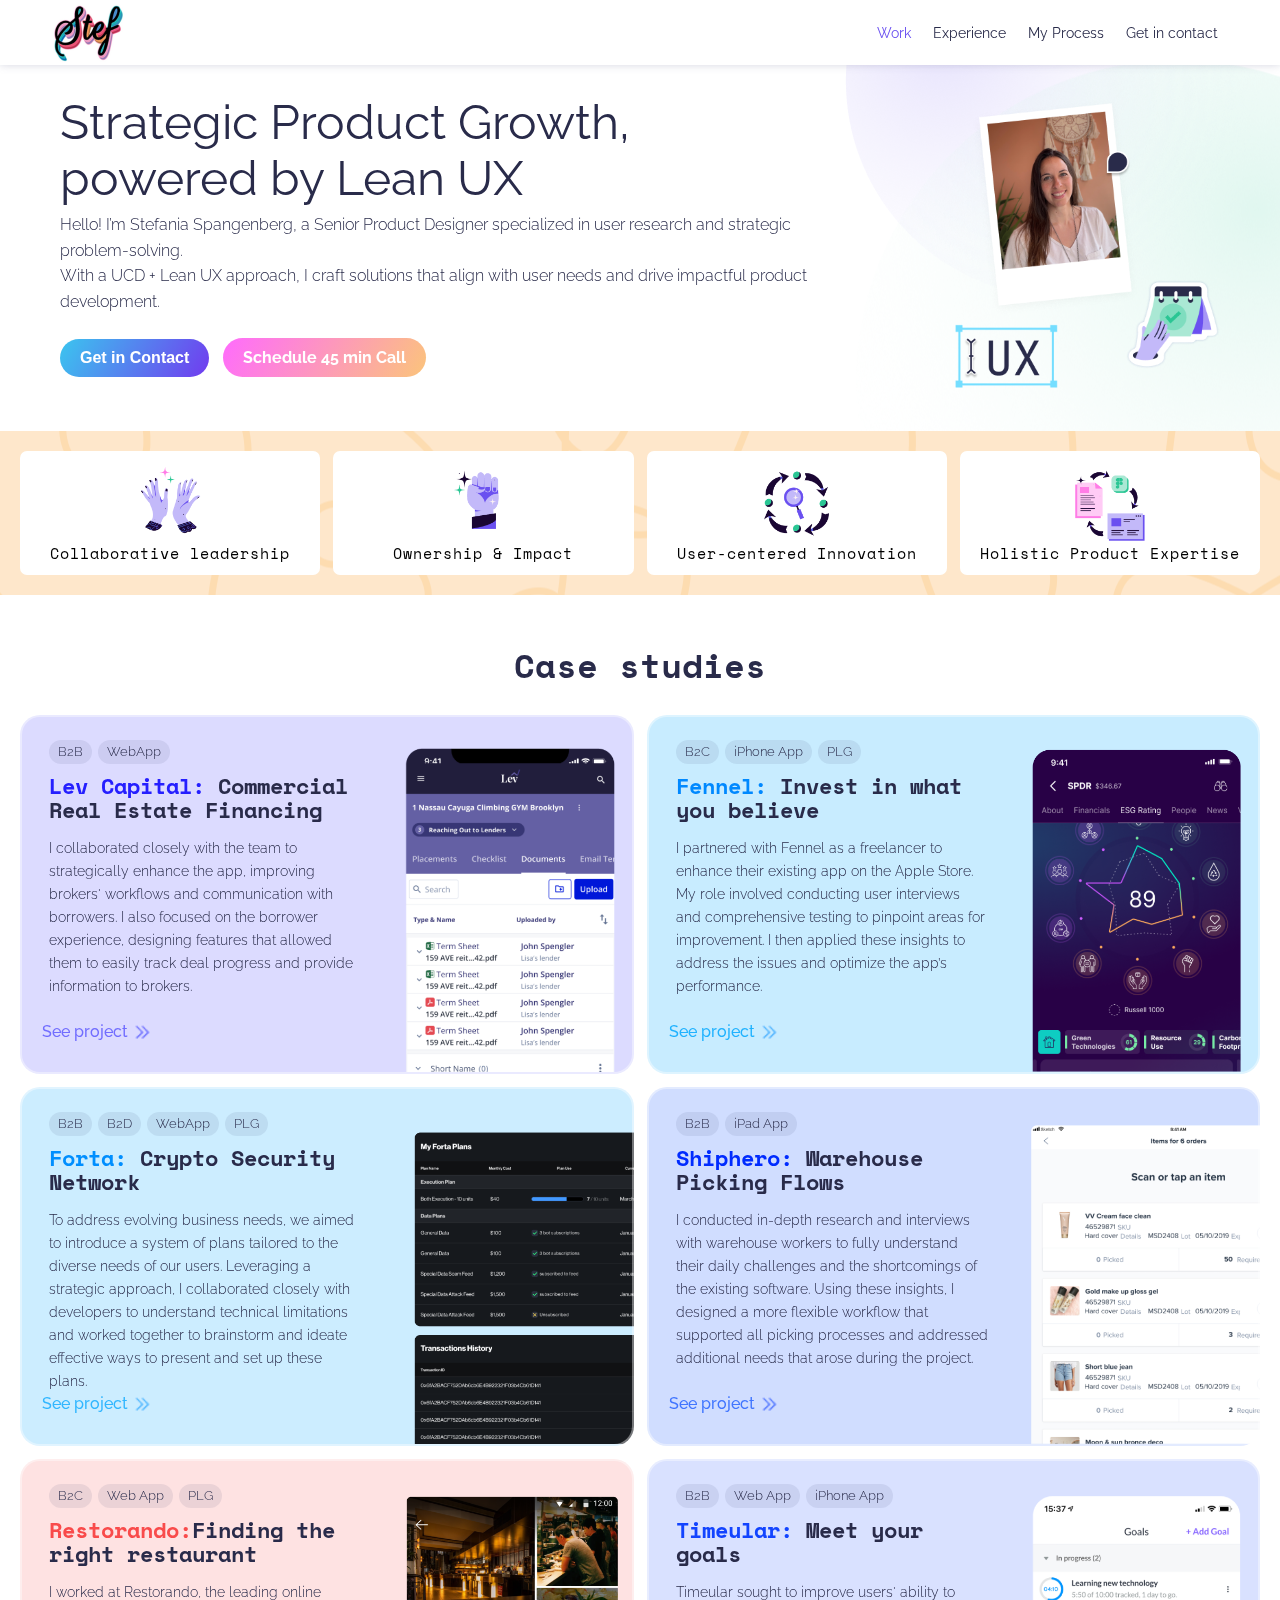
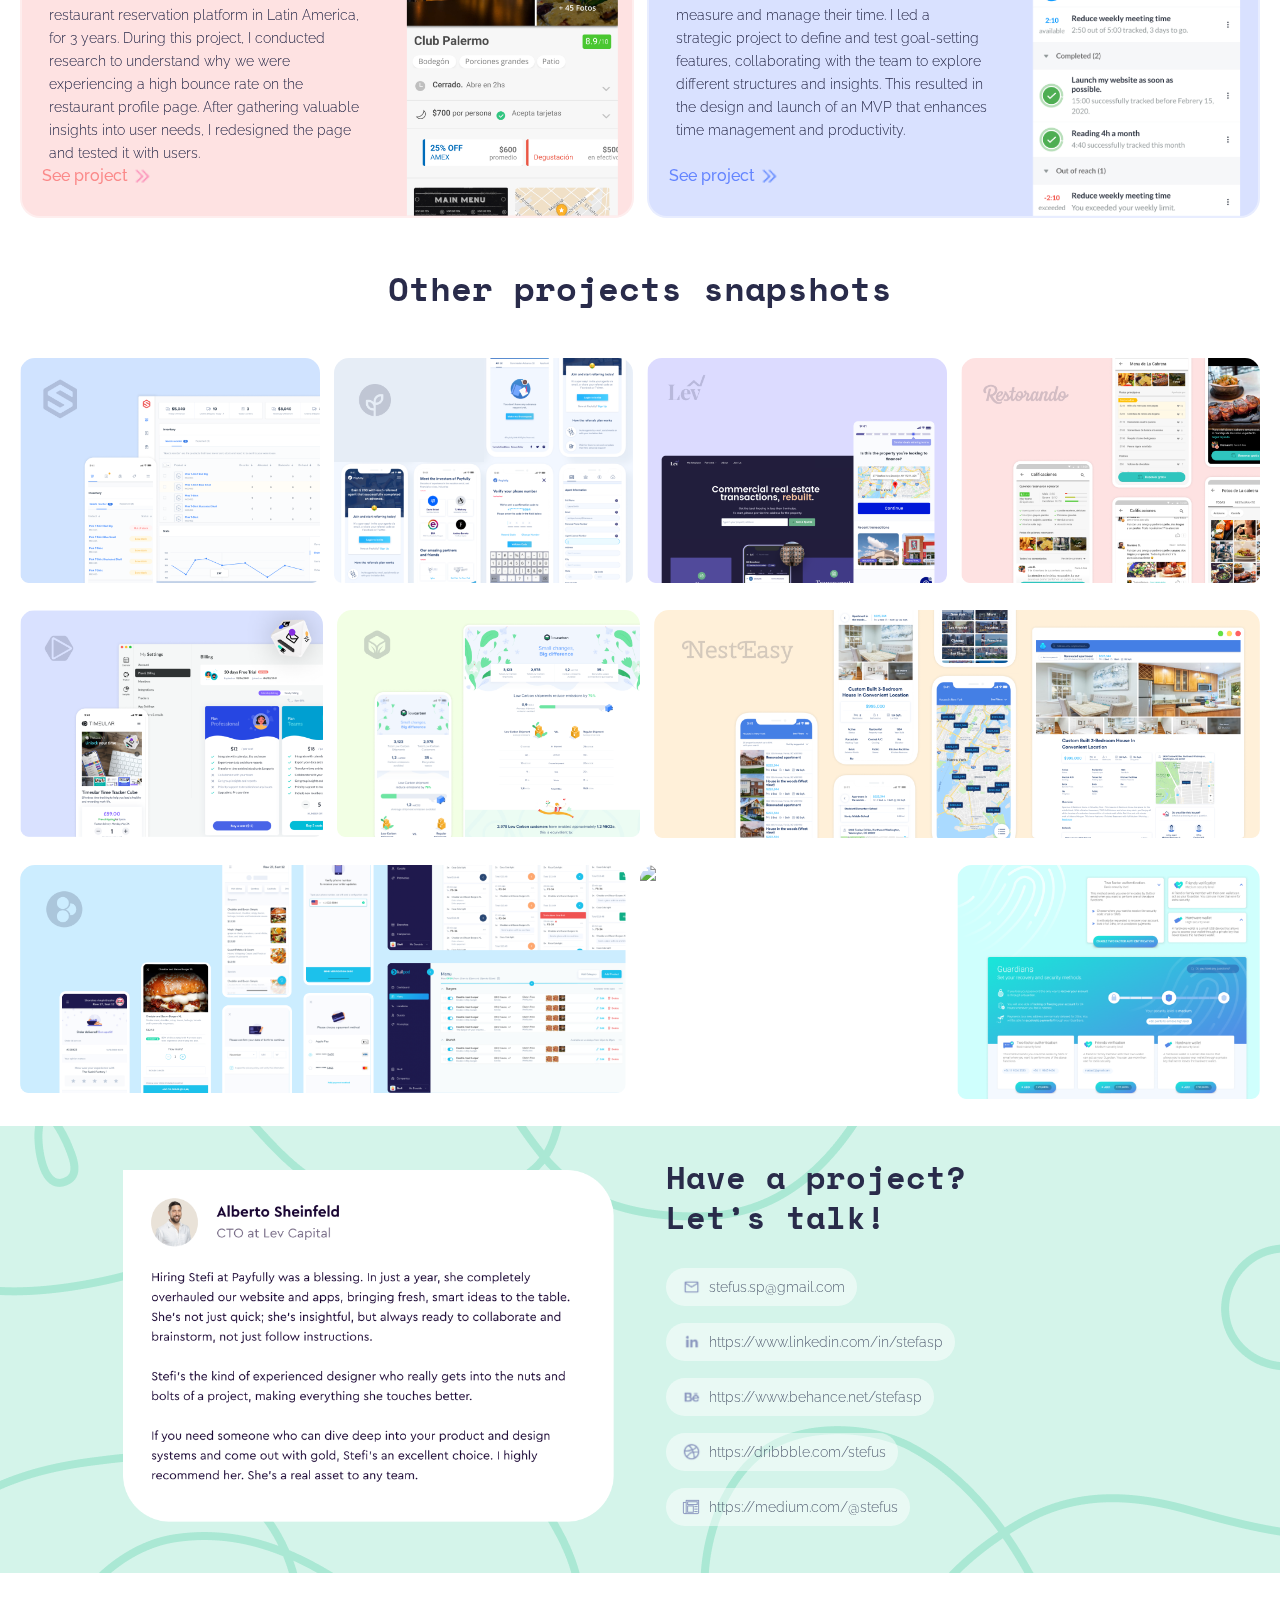
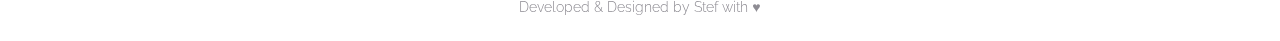
==== index.html @ 92888b72 "new images look and feel" ====
<!DOCTYPE html>
<html lang="es">
<head>
    <script async src="https://www.googletagmanager.com/gtag/js?id=G-R8P01XBKVN"></script>
    <script>
      window.dataLayer = window.dataLayer || [];
      function gtag(){dataLayer.push(arguments);}
      gtag('js', new Date());

      gtag('config', 'G-R8P01XBKVN');
    </script>

    <meta charset="UTF-8">
    <title>Stefania Spangenberg</title>
    <meta property="og:title" content="Stefania Spangenberg" />
    <meta property="og:description" content="Senior Product Designer - Strategic Product Growth" />
    <meta property="og:image" content="URL_de_la_imagen_a_mostrar_en_la_vista_previa" />
    <meta property="og:url" content="http://www.stefspangenberg.com/" />

    <link rel="stylesheet" href="stylesheet.css">
    <link rel="stylesheet" href="project-preview.css">
    <link rel="stylesheet" href="mobile-style.css">
    <link rel="stylesheet" href="modal.css">
    <link rel="icon" href="img/favicon.ico" type="image/x-icon">
    <meta name="viewport" content="width=device-width, initial-scale=1, maximum-scale=1">

    <!-- fonts -->
    <link rel="preconnect" href="https://fonts.googleapis.com">
    <link rel="preconnect" href="https://fonts.gstatic.com" crossorigin>
    <link href="https://fonts.googleapis.com/css2?family=Raleway:ital,wght@0,100..900;1,100..900&family=Space+Mono:ital,wght@0,400;0,700;1,400;1,700&display=swap" rel="stylesheet">
    <!-- Google tag (gtag.js) -->
</head>
<body>
  
<div class="header">
  <img loading="lazy" srcset="img/logo.png" class="img"/>
  <div class="menu-options">
    <a href="#seeWork" class="selected">Work</a>
    <!--<a href="process.html" class="unselected">Process</a>-->
    <a href="https://www.linkedin.com/in/stefasp/" target="_blank" class="unselected">Experience</a>
    <a href="https://www.figma.com/board/HEqcS1YaNo9bUEpG3ULXve/UCD-%2B-Lean-UX---Design-Process?node-id=0-1&t=eVCqlugkqRitTI3C-1" target="_blank" class="unselected">My Process</a>
    <a href="#getInContactBox" class="unselected" >Get in contact</a>
  </div>
</div>

<div class="full-container">
  <!-- HERO -->
  <div class="hero">
    <div class="container">
      <div class="div-4">

        <div class="heroText">
          <div class="div-18">
            <div class="title">Strategic Product Growth,<br> powered by Lean UX</div>
            <div class="description">Hello! I’m Stefania Spangenberg, a Senior Product Designer specialized in user research and strategic problem-solving.<br> With a UCD + Lean UX approach, I craft solutions that align with user needs and drive impactful product development.</div>
            <div class="actionsContainer">
              <button id="copyButton" class="button primary">Get in Contact</button><input class="hide" type="text" id="textToCopy" value="stefus.sp@gmail.com">
              <a class="button secondary" href="https://calendly.com/stefisp/meeting" target="_blank">Schedule 45 min Call</a>
            </div>
          </div>
        </div>
        <div class="column-3">
          <div class="righty">
              <img src="img/hero-sideImg.png" alt="hey"/>
          </div>
        </div>
      </div>
    </div>
  </div>
  <!-- about me boxes -->
  <div class="about-me space-mono-regular">
    <div class="div-2">
      <div class="column">
        <div class="preview">
              <img src="img/icon/Collaboration.png" alt="hey"/>
              <div class="title">Collaborative leadership</div>
              <div class="description raleway-regular"><p>I excel at collaborating with diverse stakeholders, from project managers and engineers to data scientists and designers, ensuring a shared vision and seamless execution.</p></div>
        </div>
      </div>
      <div class="column">
        <div class="preview">
              <img src="img/icon/Ownership.png" alt="hey"/>
              <div class="title">Ownership & Impact</div>
              <div class="description raleway-regular"><p>I thrive in autonomous environments, taking full ownership of projects from conception to execution, with a focus on driving measurable outcomes.</p></div>
        </div>
      </div>
      <div class="column">
        <div class="preview">
              <img src="img/icon/UserCentered.png" alt="hey"/>
              <div class="title">User-centered Innovation</div>
              <!-- <div class="description raleway-regular"><p>I analyze flows, metrics, surveys, and current solutions in the market. I also perform brainstorming sessions and usability tests.</p></div> -->
              <div class="description raleway-regular"><p>I leverage data, metrics, and market analysis to design user-centric solutions, incorporating brainstorming and usability testing to ensure continuous improvement.</p></div>
        </div>
      </div>
      <div class="column">
        <div class="preview">
              <img src="img/icon/Holistic.png" alt="hey"/>
              <div class="title">Holistic Product Expertise</div>
              <div class="description raleway-regular"><p>I manage the full design process—researching, ideating, prototyping, and iterating—ensuring a product's success by balancing collaboration and independent execution.</p></div>
        </div>
      </div>
    </div>
  </div>

  <div class="section-title space-mono-bold"> Case studies </div>
  <div class="projectsList">
       <!--lev preview-->
      <div class="primary-project lev" id="openLevModal" onclick="redirectToPage('project-levcapital.html')">
        <div class="div-2">
          <div class="column">
            <div class="div-3">
              <div class="div-4">
                <div class="projectTags"><div>B2B</div><div>WebApp</div></div>
                <div class="textContainer">
                  <div class="title space-mono-bold"><span class="highlight">Lev Capital:</span> Commercial Real Estate Financing </div>
                  <div class="description">
                    I collaborated closely with the team to strategically enhance the app, improving brokers' workflows and communication with borrowers. I also focused on the borrower experience, designing features that allowed them to easily track deal progress and provide information to brokers. 
                  </div>
                </div>
              </div>
              <a href="#" class="projectAction">See project</a>
            </div>
          </div>
        </div>
      </div>
       <!--fennel preview-->
      <div class="primary-project fennel" id="openFennelModal" onclick="redirectToPage('project-fennel.html')">
        <div class="div-2">
          <div class="column">
            <div class="div-3">
              <div class="div-4">
                <div class="projectTags"><div>B2C</div><div>iPhone App</div><div>PLG</div></div>
                <div class="textContainer">
                  <div class="title space-mono-bold"><span class="highlight">Fennel:</span> Invest in what you believe </div>
                  <div class="description">
                    I partnered with Fennel as a freelancer to enhance their existing app on the Apple Store. My role involved conducting user interviews and comprehensive testing to pinpoint areas for improvement. I then applied these insights to address the issues and optimize the app’s performance.
                  </div>
                </div>
              </div>
              <a href="#" class="projectAction">See project</a>
            </div>
          </div>
        </div>
      </div>
      <!--forta preview-->
      <div class="primary-project forta" id="openFortaModal" onclick="redirectToPage('project-fortaorg.html')">
        <div class="div-2">
          <div class="column">
            <div class="div-3">
              <div class="div-4">
                <div class="projectTags"><div>B2B</div><div>B2D</div><div>WebApp</div><div>PLG</div></div>
                <div class="textContainer">
                  <div class="title space-mono-bold"><span class="highlight">Forta:</span> Crypto Security Network</div>
                  <div class="description">
                    To address evolving business needs, we aimed to introduce a system of plans tailored to the diverse needs of our users. Leveraging a strategic approach, I collaborated closely with developers to understand technical limitations and worked together to brainstorm and ideate effective ways to present and set up these plans.
                  </div>
                </div>
              </div>
              <a href="#" class="projectAction">See project</a>
            </div>
          </div>
        </div>
      </div>
      <!--shiphero preview-->
      <div class="primary-project shiphero" id="openShipheroModal" onclick="redirectToPage('project-shiphero.html')">
        <div class="div-2" id="seeWork">
          <div class="column">
            <div class="div-3">
              <div class="div-4">
                <div class="projectTags"><div>B2B</div><div>iPad App</div></div>
                <div class="textContainer">
                  <div class="title space-mono-bold"><span class="highlight">Shiphero:</span> Warehouse Picking Flows </div>
                  <div class="description">
                    I conducted in-depth research and interviews with warehouse workers to fully understand their daily challenges and the shortcomings of the existing software. Using these insights, I designed a more flexible workflow that supported all picking processes and addressed additional needs that arose during the project.
                  </div>
                </div>
              </div>
              <a href="#" class="projectAction">See project</a>
            </div>
          </div>
        </div>
      </div>
       <!--restorando preview-->
      <div class="primary-project restorando" id="openRestorandoModal" onclick="redirectToPage('project-restorando.html')">
        <div class="div-2">
          <div class="column">
            <div class="div-3">
              <div class="div-4">
                <div class="projectTags"><div>B2C</div><div>Web App</div><div>PLG</div></div>
                <div class="textContainer">
                  <div class="title space-mono-bold"><span class="highlight">Restorando:</span>Finding the right restaurant</div>
                  <div class="description">
                    I worked at Restorando, the leading online restaurant reservation platform in Latin America, for 3 years. During this project, I conducted research to understand why we were experiencing a high bounce rate on the restaurant profile page. After gathering valuable insights into user needs, I redesigned the page and tested it with users. 
                  </div>
                </div>
              </div>
              <a href="#" class="projectAction">See project</a>
            </div>
          </div>
        </div>
      </div>
       <!--timeular preview-->
      <div class="primary-project timeular" id="openTimeularModal" onclick="redirectToPage('project-timeular.html')">
        <div class="div-2">
          <div class="column">
            <div class="div-3">
              <div class="div-4">
                <div class="projectTags"><div>B2B</div><div>Web App</div><div>iPhone App</div></div>
                <div class="textContainer">
                  <div class="title space-mono-bold"><span class="highlight">Timeular:</span> Meet your goals </div>
                  <div class="description">
                    Timeular sought to improve users' ability to measure and manage their time. I led a strategic project to define and test goal-setting features, collaborating with the team to explore different structures and insights. This resulted in the design and launch of an MVP that enhances time management and productivity.
                  </div>
                </div>
              </div>
              <a href="#" class="projectAction">See project</a>
            </div>
          </div>
        </div>
      </div>
  </div>

  <div class="section-title space-mono-bold">Other projects snapshots</div>
  <div class="thumbnailList">
      <div class="list">
          <div class="img">
              <img src="img/projects/Thumbnail/shiphero.png" alt="warehouse fullfilment"/>
              <div class="description"><h3>ShipHero</h3>Web App to provide easy fulfillment to small merchants.</div>
          </div>
          <div class="img">
              <img src="img/projects/Thumbnail/payfullymobile.png" alt="real estate commisions"/>
              <div class="description"><h3>Payfully</h3>Responsive Web App that provides capital and liquidity services to real estate agents.</div>
          </div>
          <div class="img">
              <img src="img/projects/Thumbnail/lev.png" alt="real estate lending"/>
              <div class="description"><h3>Lev Capital Landing</h3>Step by step wizard allowing users to request a quote for their property.</div>
          </div>
          <div class="img clickable" onclick="redirectToPage('project-androidsearch.html')">
              <img src="img/projects/Thumbnail/restorando.png" alt="gastronomic mobile app"/>
              <div class="description"><h3>Restorando Android App</h3>Restaurant Profile Redesign.</div>
          </div>
      </div>
      <div class="list">
          <div class="img">
              <img src="img/projects/Thumbnail/timeular.png" alt="ux"/>
              <div class="description"><h3>Timeular Plans</h3>The business model was changed and subscription plans were launched.</div>
          </div>
          <div class="img">
              <img src="img/projects/Thumbnail/lowcarbon.png" alt="ux"/>
              <div class="description"><h3>Carbon Emissions Landing</h3>ShipHero launched a site to raise awareness about carbon emissions in shipping and how they could be significantly reduced by consumers.</div>
          </div>
          <div class="img large">
              <img src="img/projects/Thumbnail/NestEasy.png" alt="ux"/>
              <div class="description"><h3>Nest Easy</h3>Web application created by Payfully for property buyers to search brokers' properties.</div>
          </div>
      </div>
      <div class="list">
          <div class="img large mobileHide">
              <img src="img/projects/Thumbnail/kallpod.png" alt="ux"/>
              <div class="description"><h3>Kallpod</h3>A mobile ordering platform designed specifically for restaurants and hospitality events, streamlining the customer experience and enhancing service efficiency.</div>
          </div>
          <div class="img">
              <img src="img/projects/Thumbnail/ss.gif" alt="ux"/>
              <div class="description"><h3>S+S</h3>A Facebook group emerged where women users of a female-centric planner interacted. The planner's founder requested a prototype for an MVP of an app that would facilitate better interaction, addressing needs and desires identified in conducted focus groups.</div>
          </div>
          <div class="img">
              <img src="img/projects/Thumbnail/guardians.png" alt="ux"/>
              <div class="description"><h3>Safeguard Your Crypto Wallet:</h3>This app introduced Guardians, a technology designed to safeguard crypto wallets at varying levels of protection.</div>
          </div>
      </div>
  </div>

  <div class="contactBox" id="getInContactBox">
    <div class="columnLeft">
      <div class="reviewContainer">
        <img src="img/review.png" onclick="window.open('https://www.linkedin.com/in/stefasp/')" alt="See Linkeding Reviews"/>
        <span class="tooltiptext">See Linkedin Reviews</span>
      </div>
    </div>
    <div class="columntRight">
      <h2 class="title space-mono-bold">Have a project?<br/>Let’s talk!</h2>
      <div class="itemsList">
        <div class="item">
          <span class="linkBox"><img src="img/Email.png" alt="get in contact"/>stefus.sp@gmail.com</span>
        </div>
        <div class="item">
          <a href="https://www.linkedin.com/in/stefasp" target="_blank"><img src="img/Linkedin.png" alt="get in contact"/>https://www.linkedin.com/in/stefasp</a>
        </div>
        <div class="item">
          <a href="https://www.behance.net/stefasp" target="_blank"><img src="img/Behance.png" alt="see Behance profile"/>https://www.behance.net/stefasp</a>
        </div>
        <div class="item">
          <a href="https://dribbble.com/stefus" target="_blank"><img src="img/Dribbble.png" alt="see Dribbble profile"/>https://dribbble.com/stefus</a>
        </div>
        <div class="item">
          <a href="https://medium.com/@stefus" target="_blank"><img src="img/Blog.png" alt="read articles"/>https://medium.com/@stefus</a>
        </div>
      </div>
    </div>
  </div>
</div>
<div class="footer">Developed & Designed by Stef with ♥</div>


<script src="redirect.js"></script>

<script>
document.getElementById('copyButton').addEventListener('click', function() {
    // Select the input field text
    var copyText = document.getElementById('textToCopy');

    // Select the text field
    copyText.select();
    copyText.setSelectionRange(0, 99999); // For mobile devices

    // Copy the text inside the text field
    document.execCommand("copy");

    // Alert the copied text (optional)
    alert("Copied the text: " + copyText.value);
});
</script>


</body>
</html>
---- stylesheet.css ----
.space-mono-regular {
  font-family: "Space Mono", monospace;
  font-weight: 400;
  font-style: normal;
}

.space-mono-bold {
  font-family: "Space Mono", monospace;
  font-weight: 700;
  font-style: normal;
}
.hide{
  display: none !important;
}
.raleway-regular {
  font-family: "Raleway", sans-serif;
  font-optical-sizing: auto;
  font-weight: 300;
  font-style: normal;
}
.raleway-bold {
  font-family: "Raleway", sans-serif;
  font-optical-sizing: auto;
  font-weight: 900;
  font-style: normal;
}

* {
    margin: 0;
    padding: 0;
    box-sizing: border-box;
}
*, *::before, *::after {
    box-sizing: border-box;
}
html, body {
    width: 100%;
    height: 100%;
    margin: 0;
    padding: 0;
}

body{
  line-height: 1.5rem;
  color: #292B4A;
  font-size: 1rem;
  font-family: "Raleway", sans-serif;
  font-optical-sizing: auto;
  font-weight: 300;
  font-style: normal;
  padding-top:64px ;
  overflow-x: hidden;
  min-width: 363px;
}
.fixed-element {
    position: fixed;
    top: 0;
    width: 100%;
    background-color: lightblue;
    padding: 10px;
    text-align: center;
}

.header {
  flex-wrap: wrap;
  z-index: 999;
  display: flex;
  width: 100%;
  gap: 0;
  top: 0;
  padding: 0 4%;
  background: #fff;
  box-shadow: 0px 0px 8px #62669045;
  position: fixed;
}
.header .img {
  aspect-ratio: 1.15;
  object-fit: auto;
  object-position: center;
  width: 75px;
  cursor: pointer;
}
.actionsContainer {
    padding: 24px 0;
    text-align: left;
}
.button {
  margin-right: 10px;
  border: none;
  font-size: 1rem;
  text-decoration: none;
  color: #fff;
  font-weight: bold;
  border-radius: 50px;
  display: inline-block;
  padding: 10px 20px;
  text-align: center;
}
.button.primary{
  background: linear-gradient(120deg, #3BC5EF, #713BEF);
}
.button.secondary{
  background: linear-gradient(120deg, #FF6BFD, #FBC47B);
}
.footer{
  font-size: 14px;
  background: #fff;
  padding: 22px;
  color: #8e8c93;
  text-align: center;
}
.menu-options {
  width: auto;
  justify-content: end;
  display: flex;
  gap: 0%;
  flex: 1;
  margin: auto 0;
}
.menu-options .selected{
  color: #6A50F0;
}
.menu-options a:hover{
  color: #6A50F0;
}
.menu-options a {
  padding: 1%;
  font-weight: 400;
  font-size: 0.9rem;
  text-decoration: none;
  color: rgba(41, 43, 74, 1);
  transition: color 0.3s ease-in-out;
}
.full-container{
  display: block;
  width: 100%;
}
.hero {
  z-index: 10;
  display: flex;
  width: 100%;
  gap: 20px;
  justify-content: space-between;
}
.hero .container {
  margin: auto 0;
  padding: 30px 60px;
  width: 100%;
  text-align: left;
  background-image: url(img/bgHeroBlueCircle.png), url(img/bgHeroPurpleCircle.png);
  background-position: bottom right, top right;
  background-repeat: no-repeat, no-repeat;
  background-size: auto;
}
.hero .div-4 {
  gap: 20px;
  display: flex;
}
.hero .column,
.hero .column-3{
  flex-grow: 1;
  line-height: normal;
  margin-left: 0px;
}
.hero .heroText {
  flex-grow: 2;
  line-height: normal;
  margin: auto;
}
.hero .lefty {
  display: flex;
  flex-grow: 1;
  flex-direction: column;
  padding: 2px 0;
}
.hero .righty {
  flex-grow: 1;
  flex-direction: column;
  padding: 2px 0;
  text-align: right;
}
.hero .righty img{
  width: 75%;
}
.hero .polaroid {
  overflow: hidden;
  width: 188px;
  padding: 10px 7px 10px;
  max-width: 100%;
}
.hero .polaroid img,
.hero .asterisco img,
.hero .postIt img,
.hero .rocket img,
.hero .ux img,
.hero .hey img{
  width: 100%;
}
/*.modal-content strong{
    display: block;
    margin: 25px 0 0;
}*/
.hero .img {
  position: absolute;
  inset: 0;
  height: 100%;
  width: 100%;
  object-fit: cover;
  object-position: center;
}
.hero .left-elements {
    display: flex;
    gap: 20px;
    width: 100%;
    padding: 8px 0px 20px 20px;
}
.hero .right-elements {
    display: flex;
    gap: 20px;
    width: 100%;
    padding: 8px 0px 20px 20px;
}
.hero .ux;
.hero .hey;
.hero .postIt;
.hero .rocket{
  display: flex;
}
.hero .postIt{
  margin: 30px 10px 10px 36px;
}
.hero .asterisco {
  margin: 70px 70px 10px;
  width: 140px;
}
.hero .img-2 {
  aspect-ratio: 0.26;
  object-fit: auto;
  object-position: center;
  width: 13px;
  fill: var(--NewBlack, #292b4a);
  stroke-width: 1.524px;
  stroke: #fff;
  filter: drop-shadow(0px 3.049px 3.049px rgba(0, 0, 0, 0.25));
  border-color: rgba(255, 255, 255, 1);
  border-style: solid;
  border-width: 2px;
  align-self: start;
}

.hero .div-14 {
  align-self: stretch;
  display: flex;
  flex-direction: column;
}
.hero .div-15 {
  display: flex;
  gap: 9px;
}
.hero .div-16 {
  background-color: #31c1ff;
  align-self: start;
  margin-top: 20px;
  width: 10px;
  height: 10px;
}
.hero .div-17 {
  background-color: #31c1ff;
  height: 10px;
}
.hero .div-18 {
  justify-content: center;
  display: flex;
  flex-direction: column;
  align-self: stretch;
  color: var(--NewBlack, #292b4a);
  text-align: center;
  margin: auto 0;
}
.hero .title {
    text-align: left;
    font-size: 3rem;
    font-weight: 400;
}
.hero .description {
  text-align: left;
  margin-top: 6px;
  line-height: 1.6;
}

.about-me {
  background-image: url(img/bgFeatures.png);
  background-position: center center;
  background-repeat: no-repeat;
  background-size: auto;
  width: 100%;
  padding: 20px 20px;
  display: table;
}
.about-me .div-2,
.about-me .column {
  gap: 13px;
  display: flex;
  width: 100%;
}
.about-me .column img{
  height: 80px;
  width: 80px;
}
.about-me .preview{
  align-items: center;
  position: relative;
  overflow: hidden;
  transition: opacity 0.5s ease;
}
.about-me .preview .title{
  font-size: 0.95rem;
}
.about-me .preview:hover .description{
  opacity: 1; /* Make the element visible on hover */
}
.about-me .preview .description{
  opacity: 0; /* Initially hide the element */
  transition: opacity 0.5s ease; /* Apply transition to opacity property */
  display: flex;
  justify-content: center; /* Horizontally center the content */
  align-items: center; /* Vertically center the content */
  padding: 0 5%;
  line-height: 1.2rem;
  font-size: 0.75rem;
  text-wrap: balance;
  position: absolute;
  top: 0;
  left: 0;
  z-index: 9;
  height: 100%;
  background-color: #fff;
}
.about-me .preview{
  justify-content: center;
  border-radius: 7px;
  background-color: #fff;
  display: flex;
  flex-grow: 1;
  flex-direction: column;
  color: #000;
  font-weight: 400;
  white-space: nowrap;
  text-align: center;
  letter-spacing: 1px;
  width: 100%;
  padding: 10px 20px;
}
.about-me .div-7,
.about-me .div-10,
.about-me .div-13 {
    justify-content: center;
    align-items: center;
    display: flex;
    flex-direction: column;
    text-align: center;
}
.about-me .img {
  aspect-ratio: 1;
  object-fit: auto;
  object-position: center;
  width: 99px;
  align-self: center;
}
.about-me .div-5,
.about-me .div-8,
.about-me .div-11,
.about-me .div-14 {
  margin-top: 12px;
}

.section-title{
    line-height: 2.5rem;
    font-size: 2.1rem;
    padding: 50px 20px 30px;
    text-align: center;
}

.contactBox{
  margin: auto 0;
  width: 100%;
  text-align: center;
  background: url(img/bgContact.png);
  display: flex;
  flex-wrap: nowrap; /* Ensure items stay in a single row */
  gap: 4%;
}
.contactBox .itemsList{
  padding: 0 0 30px;
}
.contactBox .title{
  font-size: 2rem;
  line-height: 2.5rem;
  margin: 31px 0;
}
.contactBox .columnLeft{
  flex: 1;
  margin: auto;
  text-align: right;
  display: inline-block;
}
.contactBox .reviewContainer{
  position: relative;
  display: block;
}
.contactBox .columnLeft img{
  width: 80%;
  cursor: pointer;
}
.contactBox .reviewContainer img:hover{
  border-radius: 0 47px 47px 47px;
  box-shadow: 0 0 25px #aae8d4
}
.contactBox .reviewContainer .tooltiptext {
  font-weight: 500;
  font-size: 13px;
  visibility: hidden;
  width: 157px;
  background-color: #d4f4ea;
  color: #292B4A;
  text-align: center;
  border-radius: 36px;
  padding: 5px;
  position: absolute;
  top: 8%;
  right: -8%;
  transform: translateX(-50%);
  z-index: 1;
  opacity: 0;
  transition: opacity 0.3s ease;
}

.contactBox .reviewContainer:hover .tooltiptext {
  visibility: visible;
  opacity: 1;
}

.contactBox .columntRight{
  flex: 1;
  text-align: left;
}
.contactBox .item {
    display: flex;
    margin: 17px 0;
    gap: 8px;
}
.contactBox .item .linkBox,
.contactBox .item a{
  display: inline-flex;
  opacity: 0.7;
  font-size: 0.9rem;
  color: #292B4A;
  text-decoration: none;
  box-sizing: border-box;
  flex-direction: row;
  align-items: center;
  padding: 1% 2%;
  gap: 5px;
  width: auto;
  height: 38px;
  background: rgba(255, 255, 255, 0.7);
  border-radius: 45px;
}
.contactBox .item .linkBox:hover,
.contactBox .item a:hover{
  opacity: 1;
}
.contactBox .item .linkBox img,
.contactBox .item a img{
    width: auto;
    height: 100%;
}
.contactBox .item .linkBox.imgLink,
.contactBox .item .imgLink{
    padding: 0.5%;
}
---- project-preview.css ----
.projectsList{
  grid-template-columns: repeat(auto-fill, minmax(520px, 1fr));
  padding: 0 20px;
  display: grid;
  width: auto;
  gap: 13px;
}
.primary-project:hover{
  box-shadow: 0 0 8px #383a624f;
}

.primary-project {
  border: 2px solid #ffffff69;
  position: relative;
  padding-right: 44%;
  padding-left: 27px;
  display: block;
  height: 359px;
  border-radius: 20px;
  background-position: 104% bottom;
  background-size: auto 97%;
  background-repeat: no-repeat;
  cursor: pointer;
}
.primary-project .projectTags{
  display: flex;
  margin-bottom: 10px;
}
.primary-project .projectTags > div{
  margin-right: 6px;
  font-size: 13px;
  border-radius: 77px;
  display: block;
  padding: 0px 9px;
  background: #313a6317;
}
.primary-project.shiphero{
  background-color: #d0ddff;
  background-image: url(img/projects/ShipHero.png);
}
.primary-project.forta{
  background-color: #CCEDFF;
  background-image: url(img/projects/Forta.png);
}
.primary-project.fennel{
  background-color: #C8ECFF;
  background-image: url(img/projects/Fennel.png);
}
.primary-project.lev{
  background-color: #DCDBFF;
  background-image: url(img/projects/Lev.png);
}
.primary-project.restorando{
  background-color: #FEE2E2;
  background-image: url(img/projects/Restorando.png);
}
.primary-project.timeular{
  background-color: #D9E1FF;
  background-image: url(img/projects/Timeular.png);
}
.primary-project .div-2,
.primary-project .column,
.primary-project .div-3,
.primary-project .div-6,
.primary-project .div-9,
.primary-project .div-10,
.primary-project .div-12 {
  display: flex;
}
.primary-project .div-2,
.primary-project .column,
.primary-project .div-3,
.primary-project .div-9 {
  gap: 20px;
}
.primary-project .div-2,
.primary-project .column,
.primary-project .column-2 {
  flex-direction: column;
  align-items: stretch;
}
.primary-project .div-3 {
  justify-content: center;
  align-self: stretch;
  flex-grow: 1;
  flex-direction: column;
  color: var(--NewBlack, #292b4a);
  margin-top: 23px;
}
.primary-project .div-4,
.primary-project .textContainer,
.primary-project .description,
.primary-project .div-8,
.primary-project .div-9,
.primary-project .div-10,
.primary-project .div-11,
.primary-project .div-13,
.primary-project .img,
.primary-project .img-2 {
  display: flex;
  flex-direction: column;
}
.primary-project .title {
  font-size: 22px;
}
.primary-project .title .highlight{
    color: rgb(41 41 41);
    mix-blend-mode: color-burn;
}
.primary-project .description {
    margin-top: 15px;
    line-height: 23px;
    font-size: 14px;
}
.primary-project .projectAction {
  text-decoration: none;
  font-weight: 500;
  color: #3f3f3f;
  mix-blend-mode: color-burn;
  align-self: start;
  margin-top: 10px;
  gap: 4px;
  font-size: 16px;
  background-size: 20px;
  background-image: url(img/ArrowDoble.png);
  line-height: 79%;
  background-repeat: no-repeat;
  background-position: right center;
  padding: 14px 24px 14px 0;
  position: absolute;
  bottom: 20px;
  left: 20px;
}
.primary-project .div-10 {
  justify-content: flex-end;
  margin-top: 24px;
  flex-grow: 1;
  flex-direction: column;
  padding: 17px 11px 0;
}

.thumbnailList .list{
  margin: 20px;
  display: flex;
  flex-wrap: nowrap; /* Ensure items stay in a single row */
  gap: 14px;
}
.thumbnailList .list img{
  width: 100%;
}
.thumbnailList .img.clickable{
  cursor: pointer;
}
.thumbnailList .list .img.large{
  /*width: 49.5%;*/
  flex: 2;

}
.thumbnailList .list .img{
  /*width: 24.2%;*/
  flex: 1;
  border-radius: 15px;
  position: relative;
  overflow: hidden;
  color: #fff;
}
.thumbnailList .list .img .description{
  padding: 19% 6%;
  position: absolute;
  font-size: 0.9rem;
  line-height: 1.2rem;
  top: 0;
  left: 0;
  width: 100%;
  height: 100%;
  background: rgb(41 43 74 / 82%);
  mix-blend-mode: normal;
  backdrop-filter: blur(3.03333px);
  opacity: 0;
  transition: opacity 0.5s ease; /* Apply transition to opacity property */
}
.thumbnailList .list .img.large .description{
    padding: 10% 3%;
    width: 100%;
}
.thumbnailList .list .img:hover .description{
  opacity: 1; /* Make the element visible on hover */
}
.thumbnailList .list .img .description h3{
  line-height: 2.2rem;
    font-size: 1.2rem;
}
.impactSection{
    padding: 10px 22px 22px;
    display: block;
    background: #cfc7fa33;
    border-radius: 10px;
    border: dashed 4px #6A50F0;
}
.impactSection img{
  margin: 17px 0;
  border-radius: 8px;
  border: 1px solid #00000012;
}
---- mobile-style.css ----
@media (max-width: 1215px) {
  .hero .righty img {
    width: 135%;
  }
  .hero .title{
    font-size: 2.5rem;
  }
  .hero .description {
    font-size: 0.9rem;
  }
  .hero .description br{
    display: none;
  }
  .hero .rocket{
    width: 120px;
  }
  .hero .asterisco{
    width: 120px;
    margin: 30px 60px 0px;
  }
  .hero .hey{
    margin-top: -30px;
    width: 100px;
  }
  .hero .polaroid{
    width: 180px;
    padding: 0;
  }
  .hero .postIt{
    width: 90px;
  }
  .hero .ux{
    width: 120px;
  }
  .primary-project .projectAction{
    display: none;
  }
  .about-me {
    display: none;
  }
}

/* a partir de aca los projectos son a 1 renglon */
@media (max-width: 1092px){
  .primary-project {
    background-size: auto 124%;
    padding-right: 36%;
    width: 100%;
    margin-bottom: 10px;
  }
  .projectsList{
    display: block !important;
  }
  .modal-content .modal-text > img, 
  .modal-content .modal-text > gif {
    margin: 10px 0 !important;
  }
}

@media (max-width: 991px) {
  .hero .container {
    max-width: 100%;
    padding: 0 30px;
  }
  .hero .right-elements{
    padding: 0;
  }
  .hero .rocket{
    width: 100px;
  }
  .hero .asterisco{
    width: 100px;
    margin: 30px 60px 0px;
  }
  .hero .hey{
    margin-top: -30px;
    width: 80px;
  }
  .hero .polaroid{
    width: 150px;
    padding: 0;
  }
  .hero .postIt{
    width: 70px;
  }
  .hero .ux{
    width: 100px;
  }
  .hero .div-19{
    font-size: 45px;
  }
  .hero .description{
    font-size: 13px;
  }
  .hero .div-2 {
    border-color: rgba(253, 43, 43, 0.12);
    border-style: solid;
    border-width: 1px;
    background-color: rgba(253, 43, 43, 0.12);
    width: 1px;
    height: 480px;
  }
  .hero .div-5 {
    margin-top: 40px;
  }
  .hero .polaroid {
    padding-left: 20px;
  }
  .hero .div-7 {
    margin-bottom: 40px;
  }
  .hero .div-11 {
    margin-top: 40px;
  }
  .hero .column-2 {
    width: 100%;
  }
  .hero .div-18 {
    max-width: 100%;
    margin-top: 40px;
  }
  .hero .div-22,
  .hero .div-23 {
    white-space: initial;
  }
  .section-title{
    padding: 10px 20px;
  }
  .about-me .div-2,
  .about-me .column {
    flex-direction: column;
    align-items: stretch;
    gap: 10px;
  }
  .about-me .div-3,
  .about-me .div-6,
  .about-me .div-9,
  .about-me .div-12 {
    margin-top: 40px;
    white-space: initial;
  }
  .about-me .div-4,
  .about-me .div-7,
  .about-me .div-10,
  .about-me .div-13 {
    white-space: initial;
  }

  .primary-project {
    max-width: 100%;
    margin-bottom: 20px;
    padding-top: 30px;
    height: 280px;
  }
  .primary-project .column,
  .primary-project .column-2 {
    width: 100%;
  }
  .primary-project .div-3 {
    margin-top: 10px;
  }
  .primary-project .projectAction {
    margin-top: 40px;
  }
  .primary-project .div-10 {
    margin-top: 34px;
  }
  .modal-content {
    width: 100% !important;
    height: 100% !important;
    border: 0 !important;
    padding: 2% !important;
    margin: 0 !important;
  }
  .modal-content .modal-action-bar{
    box-shadow: 0 0 3px #677a8491;
    width: 100% !important;
    left: 0;
    top: 0;
    padding-right: 3% !important;
  }
  .modal-content .img-half{
    display: none;
  }
  .modal-content .text-half {
    flex: 0 0 100% !important;
  }
  .thumbnailList .list {
      flex-wrap: wrap; /* Allow items to wrap to the next line */
  }
  .thumbnailList .list .img.large{
    flex: 0 0 100%;
  }
  .thumbnailList .list .img{
    flex: 0 0 49%; /* Each item takes 50% of the container width */
  }
}

@media (max-width: 745px) {
  .hero .rocket{
    width: 90px;
  }
  .hero .asterisco{
    width: 90px;
    margin: 30px 60px 0px;
  }
  .hero .hey{
    margin-top: -30px;
    width: 70px;
  }
  .hero .polaroid{
    width: 140px;
    padding: 0;
  }
  .hero .postIt{
    width: 60px;
  }
  .hero .ux{
    width: 70px;
  }
  .thumbnailList .list .img{
    flex: 0 0 48%; /* Each item takes 50% of the container width */
  }
  .contactBox .columnLeft{
    display: none;
  }
  .contactBox .columntRight {
    padding: 0 8%;
  }
  .primary-project {
    padding-right: 6%;
    padding-left: 6%;
    width: 100%;
    height: auto;
    background-image: none !important;
    padding-bottom: 100px;
  }
}

@media (max-width: 700px) {
  .hero .column,
  .hero .column-3{
    display: none;
  }
  .hero .container{
    padding: 0 10%;
  }
}
/* a partir de aca los thumbnails son a 1 renglon */
@media (max-width: 700px) {
  .thumbnailList .list,
  .thumbnailList .list .img{
    display: block;
  }
  .thumbnailList .list .img{
    margin-bottom: 3%;
  }
}
---- modal.css ----
.modal {
  display: none; /* Hide modal by default */
  position: fixed; /* Position modal overlay */
  z-index: 1; /* Ensure modal is above other content */
  left: 0;
  top: 0;
  width: 100%;
  height: 100%;
  overflow: hidden; /* Enable scrolling if content exceeds viewport */
  background-color: rgba(0,0,0,0.5); /* Semi-transparent black overlay */
  z-index: 999999;
}
.projectPage .header{
  z-index: 99999999 !important;
}
.modal-content {
    height: 80%;
    overflow-y: scroll;
    overflow-x: hidden;
    background-color: white;
    margin: 5% auto;
    width: 75%;
    border-bottom: 20px solid #fff;
    z-index: 9999999;
    position: relative;
}
.modal-content .modal-text{
  padding: 0 2% 1%;
}
.modal-content .modal-action-bar{
    position: fixed;
    margin: 0;
    background: #fff;
    width: 75%;
    padding: 17px 28px;
    box-shadow: 0 0 5px #0003;
    border-bottom: 1px solid #e9e9e9;
}
.close {
  color: #aaa;
  float: right;
  font-size: 28px;
  font-weight: bold;
}

.close:hover,
.close:focus {
  color: black;
  text-decoration: none;
  cursor: pointer;
}
.modal-content .title,
.modal-content h1,
.modal-content h2,
.modal-content p,
.modal-content img,
.modal-content ul{
  width: 100%;
  height: auto;
}

.modal-content .modal-text > img,
.modal-content .modal-text > gif{
  margin: 20px 0;
}
.modal-content .title {
  text-align: center;
  margin: 30px 0;
}
.modal-content .title h1{
  font-size: 28px;
}
.modal-content h2,
.modal-content .title .highlight{
  color: #6A50F0;
}
.modal-content h2{
    font-size: 18px;
    margin: 19px 0;
}
.modal-content p,
.modal-content ul{
    font-size: 16px;
    line-height: 30px;
}
.modal-content .two-columns {
    overflow: hidden;
    display: flex;
    align-items: flex-start;
    width: 100%;
    margin: 3% 0;
    gap: 2%;
}

.modal-content .work-two-columns {
    display: flex;
    justify-content: space-between; /* Asegura que el espacio se distribuya entre los divs */
    margin: 3% 0; /* Margen de 3% arriba y abajo */
    gap: 2%; /* Espacio de 2% entre los divs */
}
.modal-content .work-two-columns .problem,
.modal-content .work-two-columns .solution{
    border-radius: 8px;
    width: 49%;
    padding: 1.5% 2%;
    position: relative;
}
.modal-content .work-two-columns .problem img,
.modal-content .work-two-columns .solution img{
    left: -6px;
    top: -8px;
    position: absolute;
    height: 25px;
    width: 25px;
}
.modal-content .work-two-columns .problem{
  background-color: #FFE7E7;
}

.modal-content .work-two-columns .solution{
  background-color: #E7FFEC;
}

.modal-content .img-half {
  flex: 0 0 35%; /* 35% del ancho del contenedor */
}

.modal-content .img-half img {
  width: 100%; /* Asegura que la imagen ocupe todo el ancho del div */
  height: auto; /* Mantiene la proporción de la imagen */
}


.modal-content .text-half {
  flex: 0 0 60%; /* 65% del ancho del contenedor */
}

/* Añade algunos estilos básicos para el contenido de texto */
.modal-content .text-half h2 {
  margin-top: 0;
}

.modal-content .gif-container{
    text-align: center;
    height: 600px;
    width: 100%;
    background-color: #000;
    overflow: hidden;
}
.modal-content .gif-container img{
    width: auto;
    height: 100%;
}

.modal-content ul{
    padding: 1% 1%;
    list-style-type: square;
    margin: 0;
  }
.modal-content ul li{
    width: 95%;
    padding: 0 0.5% 1%;
    margin: 0 2%;
}
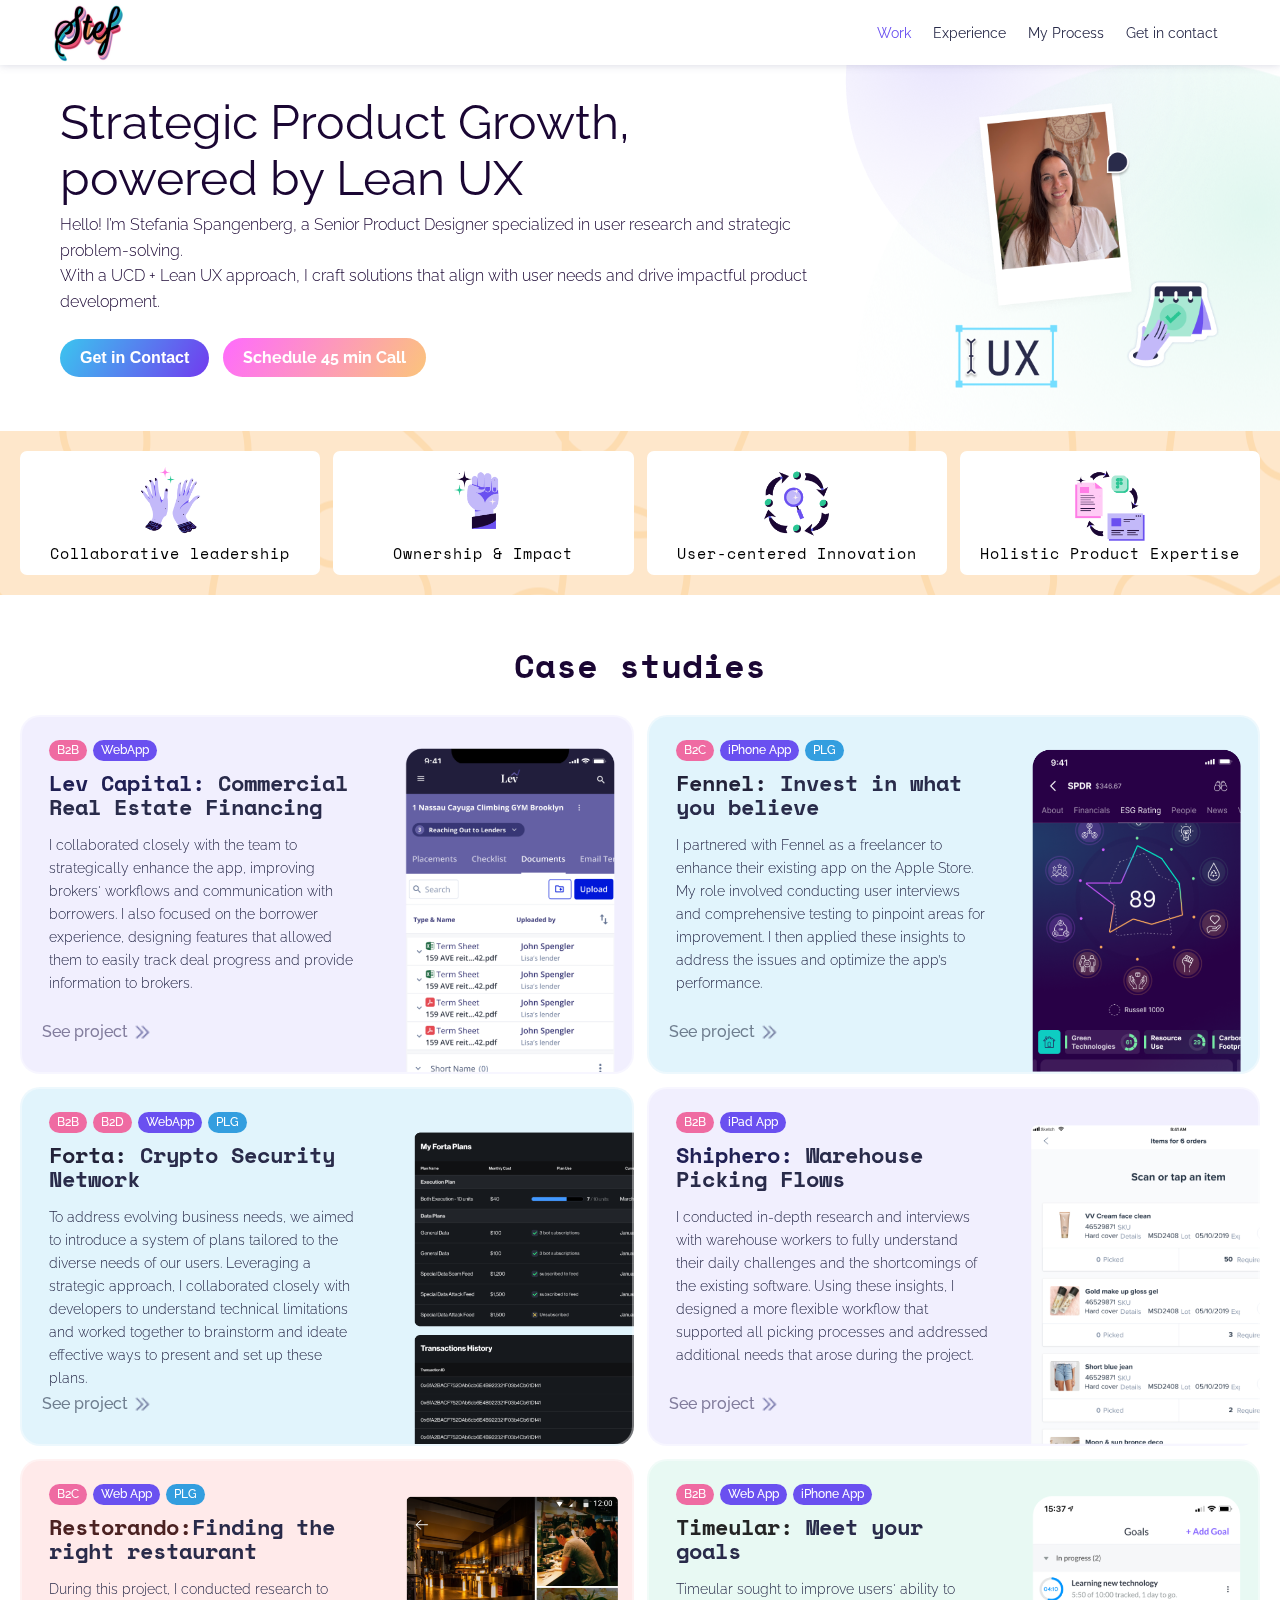
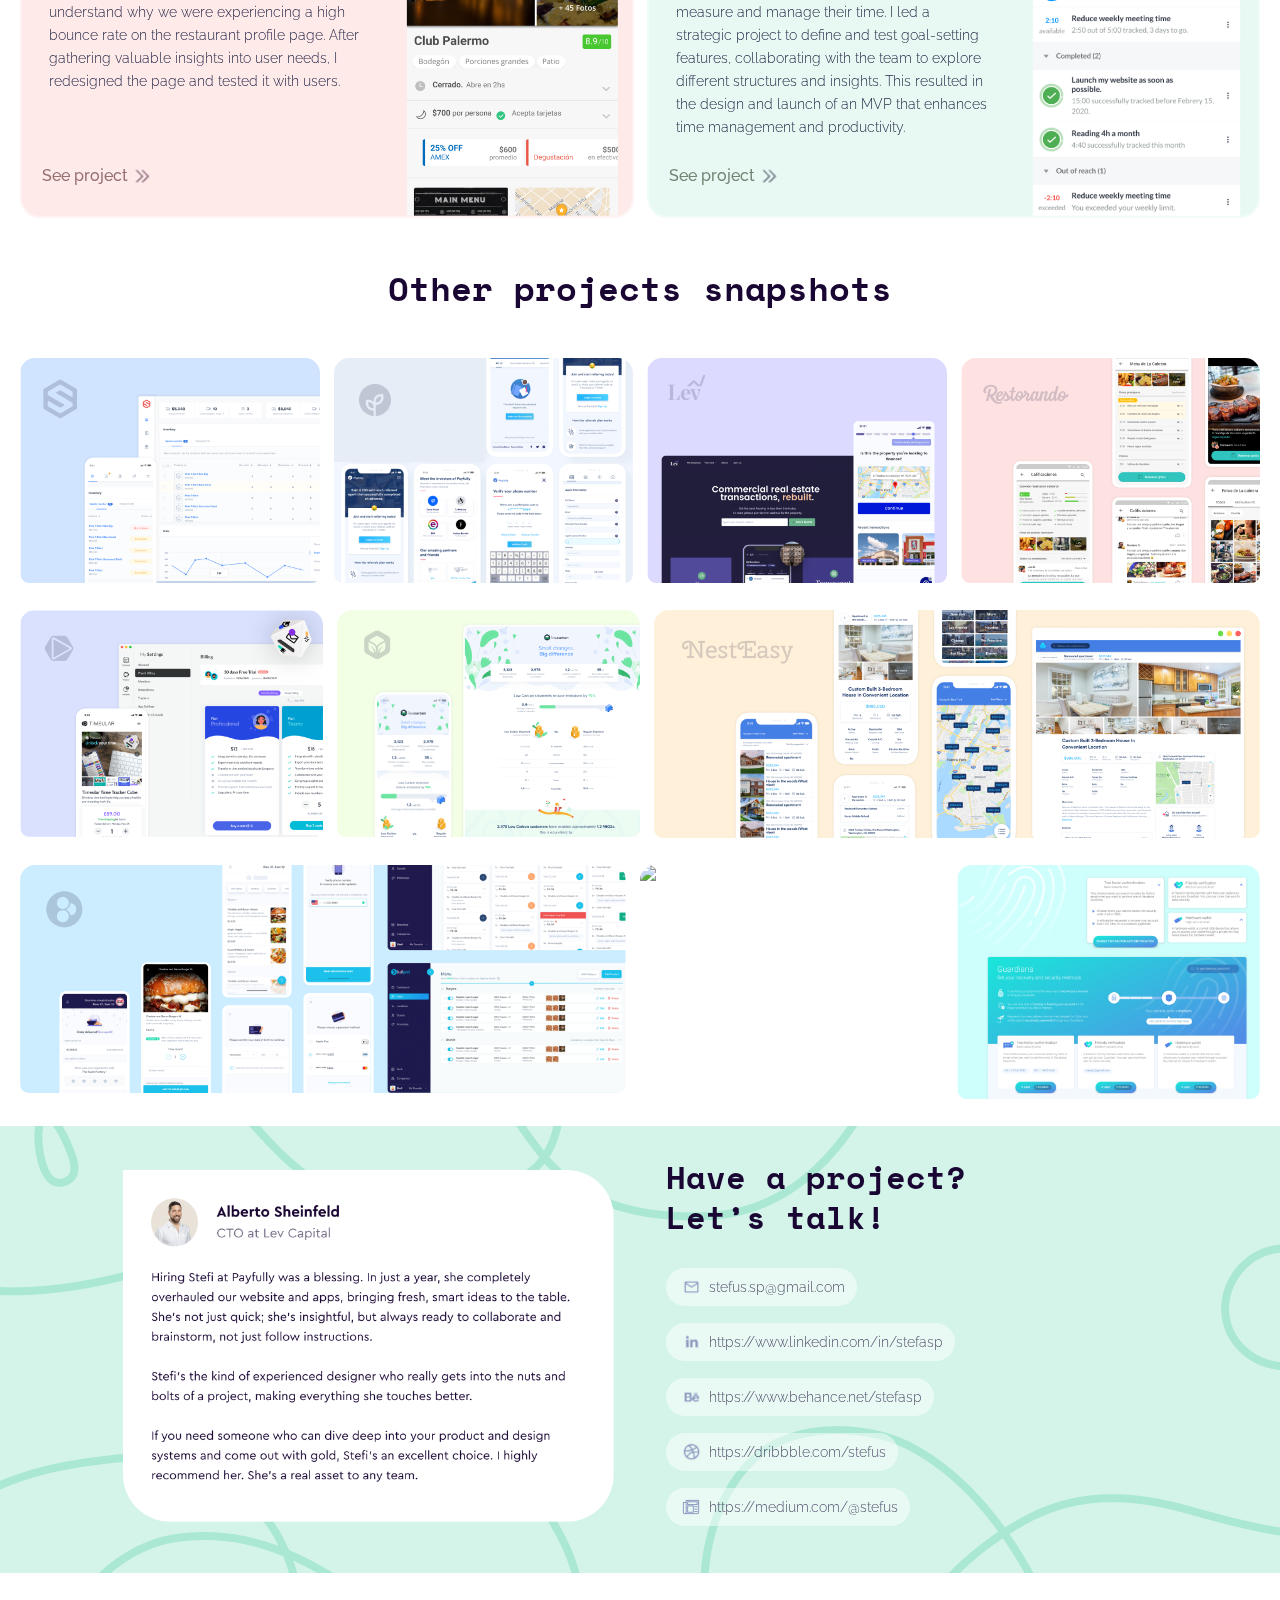
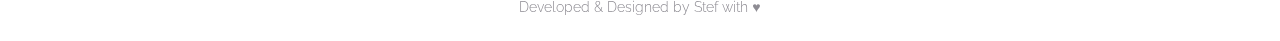
==== commit e44d12e7: "tags + actions color fix" ====
--- a/index.html
+++ b/index.html
@@ -110,7 +110,7 @@
           <div class="column">
             <div class="div-3">
               <div class="div-4">
-                <div class="projectTags"><div>B2B</div><div>WebApp</div></div>
+                <div class="projectTags"><div class="businessModel">B2B</div><div class="device">WebApp</div></div>
                 <div class="textContainer">
                   <div class="title space-mono-bold"><span class="highlight">Lev Capital:</span> Commercial Real Estate Financing </div>
                   <div class="description">
@@ -129,7 +129,7 @@
           <div class="column">
             <div class="div-3">
               <div class="div-4">
-                <div class="projectTags"><div>B2C</div><div>iPhone App</div><div>PLG</div></div>
+                <div class="projectTags"><div class="businessModel">B2C</div><div class="device">iPhone App</div><div class="other">PLG</div></div>
                 <div class="textContainer">
                   <div class="title space-mono-bold"><span class="highlight">Fennel:</span> Invest in what you believe </div>
                   <div class="description">
@@ -148,7 +148,7 @@
           <div class="column">
             <div class="div-3">
               <div class="div-4">
-                <div class="projectTags"><div>B2B</div><div>B2D</div><div>WebApp</div><div>PLG</div></div>
+                <div class="projectTags"><div class="businessModel">B2B</div><div class="businessModel">B2D</div><div class="device">WebApp</div><div class="other">PLG</div></div>
                 <div class="textContainer">
                   <div class="title space-mono-bold"><span class="highlight">Forta:</span> Crypto Security Network</div>
                   <div class="description">
@@ -167,7 +167,7 @@
           <div class="column">
             <div class="div-3">
               <div class="div-4">
-                <div class="projectTags"><div>B2B</div><div>iPad App</div></div>
+                <div class="projectTags"><div class="businessModel">B2B</div><div class="device">iPad App</div></div>
                 <div class="textContainer">
                   <div class="title space-mono-bold"><span class="highlight">Shiphero:</span> Warehouse Picking Flows </div>
                   <div class="description">
@@ -186,11 +186,11 @@
           <div class="column">
             <div class="div-3">
               <div class="div-4">
-                <div class="projectTags"><div>B2C</div><div>Web App</div><div>PLG</div></div>
+                <div class="projectTags"><div class="businessModel">B2C</div><div class="device">Web App</div><div class="other">PLG</div></div>
                 <div class="textContainer">
                   <div class="title space-mono-bold"><span class="highlight">Restorando:</span>Finding the right restaurant</div>
                   <div class="description">
-                    I worked at Restorando, the leading online restaurant reservation platform in Latin America, for 3 years. During this project, I conducted research to understand why we were experiencing a high bounce rate on the restaurant profile page. After gathering valuable insights into user needs, I redesigned the page and tested it with users. 
+                    During this project, I conducted research to understand why we were experiencing a high bounce rate on the restaurant profile page. After gathering valuable insights into user needs, I redesigned the page and tested it with users. 
                   </div>
                 </div>
               </div>
@@ -205,7 +205,7 @@
           <div class="column">
             <div class="div-3">
               <div class="div-4">
-                <div class="projectTags"><div>B2B</div><div>Web App</div><div>iPhone App</div></div>
+                <div class="projectTags"><div class="businessModel">B2B</div><div class="device">Web App</div><div class="device">iPhone App</div></div>
                 <div class="textContainer">
                   <div class="title space-mono-bold"><span class="highlight">Timeular:</span> Meet your goals </div>
                   <div class="description">
--- a/stylesheet.css
+++ b/stylesheet.css
@@ -42,7 +42,7 @@
 
 body{
   line-height: 1.5rem;
-  color: #292B4A;
+  color: #1A0633;
   font-size: 1rem;
   font-family: "Raleway", sans-serif;
   font-optical-sizing: auto;
@@ -238,7 +238,7 @@
   object-fit: auto;
   object-position: center;
   width: 13px;
-  fill: var(--NewBlack, #292b4a);
+  fill: var(--NewBlack, #1A0633);
   stroke-width: 1.524px;
   stroke: #fff;
   filter: drop-shadow(0px 3.049px 3.049px rgba(0, 0, 0, 0.25));
@@ -273,7 +273,7 @@
   display: flex;
   flex-direction: column;
   align-self: stretch;
-  color: var(--NewBlack, #292b4a);
+  color: var(--NewBlack, #1A0633);
   text-align: center;
   margin: auto 0;
 }
@@ -422,7 +422,7 @@
   visibility: hidden;
   width: 157px;
   background-color: #d4f4ea;
-  color: #292B4A;
+  color: #1A0633;
   text-align: center;
   border-radius: 36px;
   padding: 5px;
@@ -454,7 +454,7 @@
   display: inline-flex;
   opacity: 0.7;
   font-size: 0.9rem;
-  color: #292B4A;
+  color: #1A0633;
   text-decoration: none;
   box-sizing: border-box;
   flex-direction: row;
--- a/project-preview.css
+++ b/project-preview.css
@@ -27,35 +27,46 @@
   margin-bottom: 10px;
 }
 .primary-project .projectTags > div{
-  margin-right: 6px;
-  font-size: 13px;
-  border-radius: 77px;
-  display: block;
-  padding: 0px 9px;
-  background: #313a6317;
+    line-height: 21px;
+    margin-right: 6px;
+    font-size: 12px;
+    border-radius: 77px;
+    display: block;
+    padding: 0px 8px;
+    font-weight: 500;
+    color: #fff;
+}
+.primary-project .projectTags > div.device{
+  background: #6A50F0;
+}
+.primary-project .projectTags > div.businessModel{
+  background: #EF6BA2;
+}
+.primary-project .projectTags > div.other{
+  background: #339EDF;
 }
 .primary-project.shiphero{
-  background-color: #d0ddff;
+  background-color: #c3b9f93b;
   background-image: url(img/projects/ShipHero.png);
 }
 .primary-project.forta{
-  background-color: #CCEDFF;
+  background-color: #44bbef29;
   background-image: url(img/projects/Forta.png);
 }
 .primary-project.fennel{
-  background-color: #C8ECFF;
+  background-color: #44bbef29;
   background-image: url(img/projects/Fennel.png);
 }
 .primary-project.lev{
-  background-color: #DCDBFF;
+  background-color: #c3b9f93b;
   background-image: url(img/projects/Lev.png);
 }
 .primary-project.restorando{
-  background-color: #FEE2E2;
+  background-color: #ff7c7c29;
   background-image: url(img/projects/Restorando.png);
 }
 .primary-project.timeular{
-  background-color: #D9E1FF;
+  background-color: #2ac6941c;
   background-image: url(img/projects/Timeular.png);
 }
 .primary-project .div-2,
@@ -115,7 +126,7 @@
 .primary-project .projectAction {
   text-decoration: none;
   font-weight: 500;
-  color: #3f3f3f;
+  color: #6f6e6edb;
   mix-blend-mode: color-burn;
   align-self: start;
   margin-top: 10px;
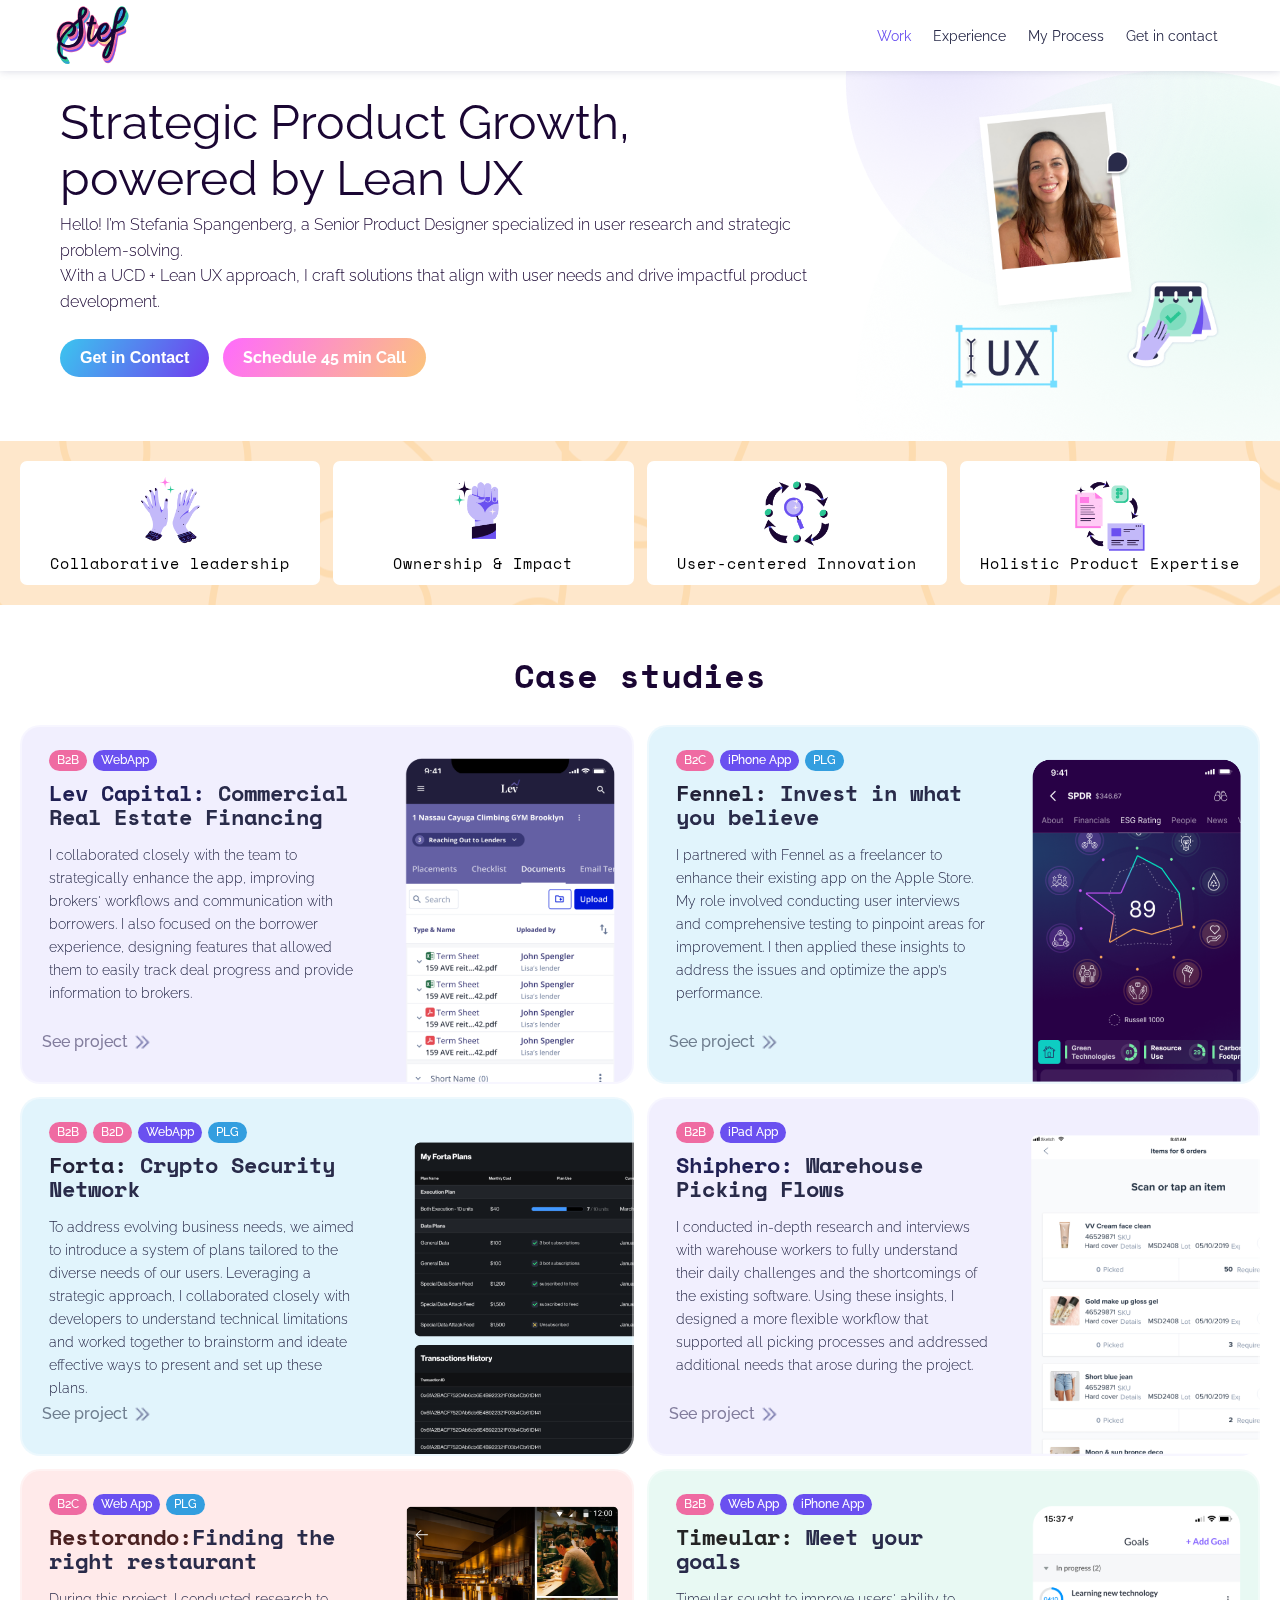
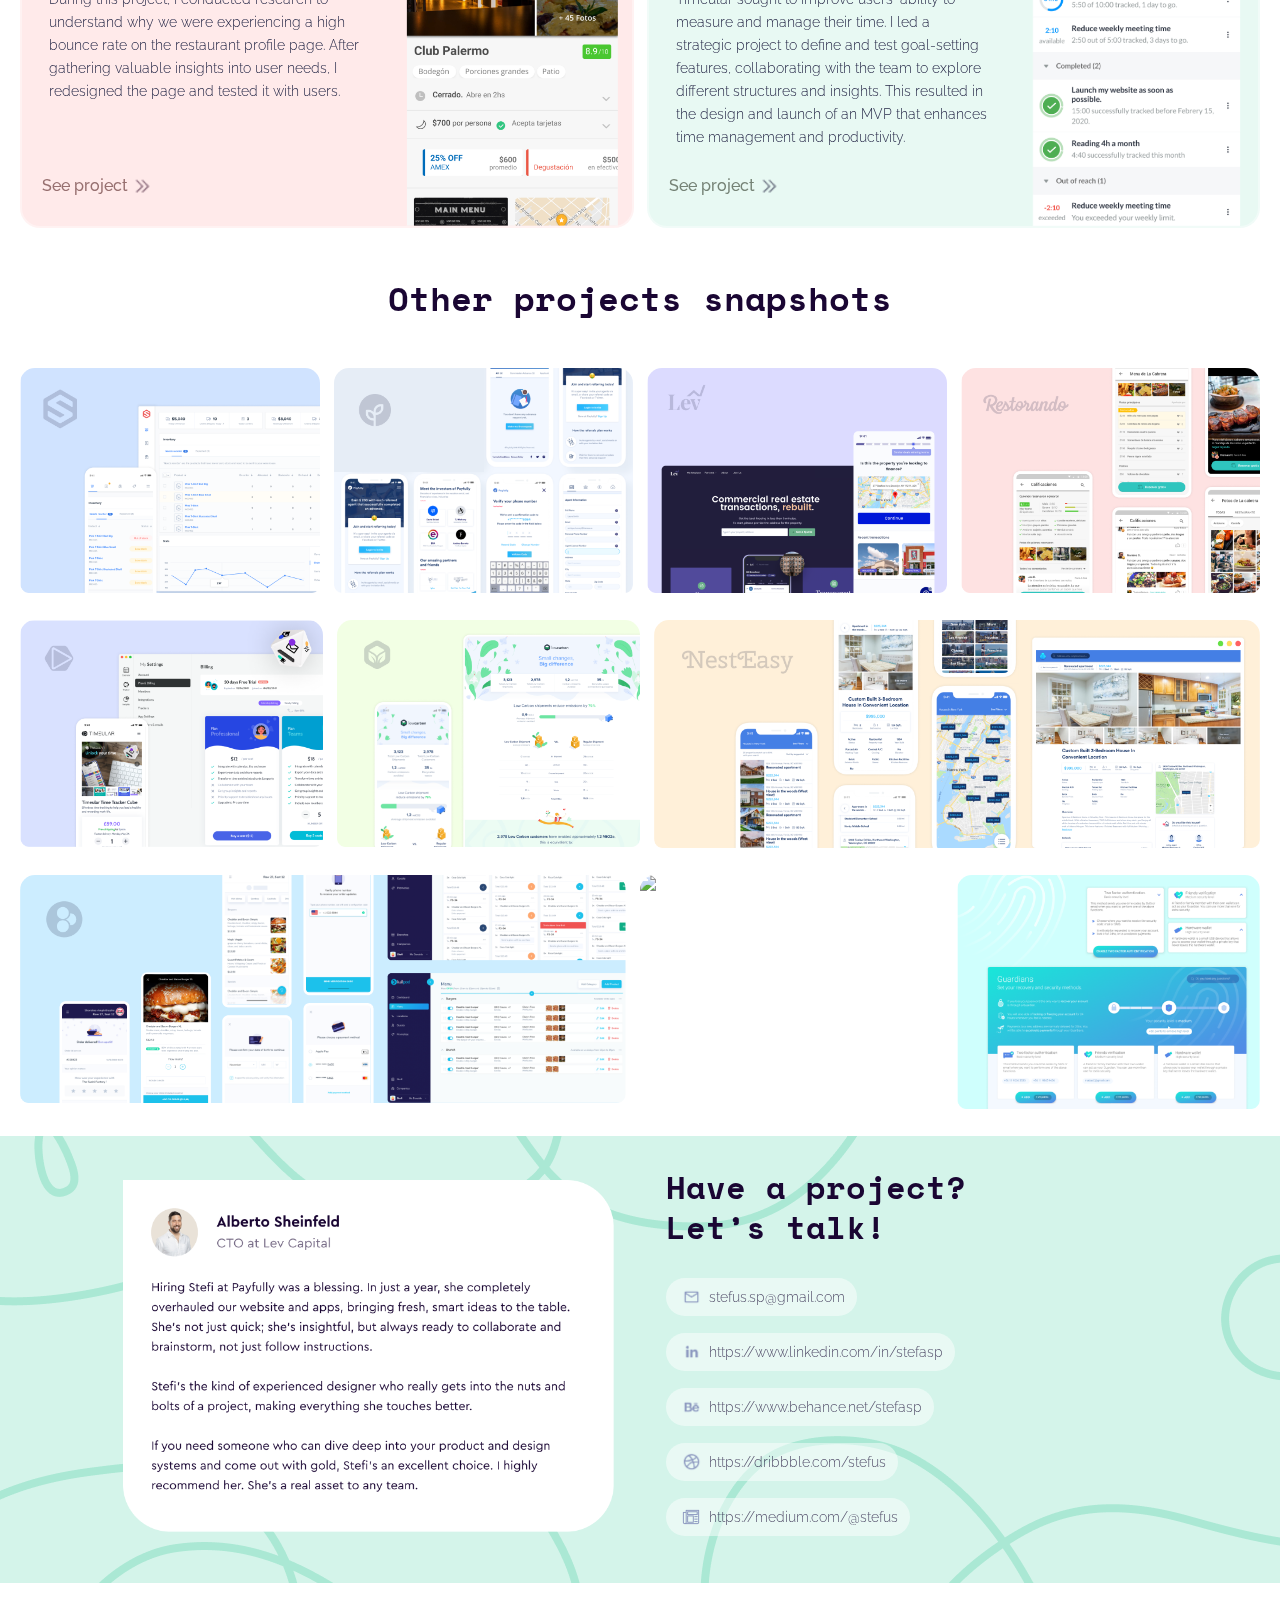
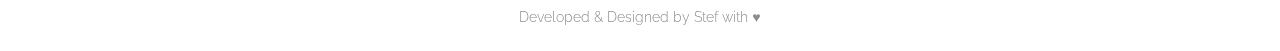
==== commit bdcfa9aa: "behance links" ====
--- a/index.html
+++ b/index.html
@@ -227,12 +227,12 @@
               <img src="img/projects/Thumbnail/shiphero.png" alt="warehouse fullfilment"/>
               <div class="description"><h3>ShipHero</h3>Web App to provide easy fulfillment to small merchants.</div>
           </div>
-          <div class="img">
-              <img src="img/projects/Thumbnail/payfullymobile.png" alt="real estate commisions"/>
+          <div class="img clickable" onclick="window.open('https://www.behance.net/gallery/76658125/Payfullyco')" >
+              <img src="img/projects/Thumbnail/payfullymobile.png" alt="See Payfully project"/>
               <div class="description"><h3>Payfully</h3>Responsive Web App that provides capital and liquidity services to real estate agents.</div>
           </div>
-          <div class="img">
-              <img src="img/projects/Thumbnail/lev.png" alt="real estate lending"/>
+          <div class="img clickable" onclick="window.open('https://www.behance.net/gallery/150272153/LevCommercial-real-estate-transactions-rebuilt')">
+              <img src="img/projects/Thumbnail/lev.png" alt="See real estate lending app"/>
               <div class="description"><h3>Lev Capital Landing</h3>Step by step wizard allowing users to request a quote for their property.</div>
           </div>
           <div class="img clickable" onclick="redirectToPage('project-androidsearch.html')">
@@ -241,30 +241,30 @@
           </div>
       </div>
       <div class="list">
-          <div class="img">
-              <img src="img/projects/Thumbnail/timeular.png" alt="ux"/>
+          <div class="img clickable" onclick="window.open('https://www.behance.net/gallery/132329169/Timeular-New-Business-Model')">
+              <img src="img/projects/Thumbnail/timeular.png" alt="See Timeular New Business Model Project"/>
               <div class="description"><h3>Timeular Plans</h3>The business model was changed and subscription plans were launched.</div>
           </div>
-          <div class="img">
-              <img src="img/projects/Thumbnail/lowcarbon.png" alt="ux"/>
+          <div class="img clickable" onclick="window.open('https://www.behance.net/gallery/106818241/Low-Carbon-Delivery')" >
+              <img src="img/projects/Thumbnail/lowcarbon.png" alt="See Low Carbon Project"/>
               <div class="description"><h3>Carbon Emissions Landing</h3>ShipHero launched a site to raise awareness about carbon emissions in shipping and how they could be significantly reduced by consumers.</div>
           </div>
-          <div class="img large">
-              <img src="img/projects/Thumbnail/NestEasy.png" alt="ux"/>
+          <div class="img clickable large" onclick="window.open('https://www.behance.net/gallery/209228947/NestEasy')">
+              <img src="img/projects/Thumbnail/NestEasy.png" alt="See NestEasy Project"/>
               <div class="description"><h3>Nest Easy</h3>Web application created by Payfully for property buyers to search brokers' properties.</div>
           </div>
       </div>
       <div class="list">
-          <div class="img large mobileHide">
-              <img src="img/projects/Thumbnail/kallpod.png" alt="ux"/>
+          <div class="img clickable large mobileHide" onclick="window.open('https://www.behance.net/gallery/97857343/Kallpod-Ordering-food')" >
+              <img src="img/projects/Thumbnail/kallpod.png" alt="See Kallpod Project"/>
               <div class="description"><h3>Kallpod</h3>A mobile ordering platform designed specifically for restaurants and hospitality events, streamlining the customer experience and enhancing service efficiency.</div>
           </div>
-          <div class="img">
-              <img src="img/projects/Thumbnail/ss.gif" alt="ux"/>
+          <div class="img clickable" onclick="window.open('https://www.behance.net/gallery/160015967/SS-Mobile-App')" >
+              <img src="img/projects/Thumbnail/ss.gif" alt="See S+S project"/>
               <div class="description"><h3>S+S</h3>A Facebook group emerged where women users of a female-centric planner interacted. The planner's founder requested a prototype for an MVP of an app that would facilitate better interaction, addressing needs and desires identified in conducted focus groups.</div>
           </div>
-          <div class="img">
-              <img src="img/projects/Thumbnail/guardians.png" alt="ux"/>
+          <div class="img clickable" onclick="window.open('https://www.behance.net/gallery/76522025/Crypto-Wallet-Security-Center')">
+              <img src="img/projects/Thumbnail/guardians.png" alt="See Guardians Project"/>
               <div class="description"><h3>Safeguard Your Crypto Wallet:</h3>This app introduced Guardians, a technology designed to safeguard crypto wallets at varying levels of protection.</div>
           </div>
       </div>
--- a/stylesheet.css
+++ b/stylesheet.css
@@ -74,11 +74,11 @@
   position: fixed;
 }
 .header .img {
-  aspect-ratio: 1.15;
-  object-fit: auto;
-  object-position: center;
-  width: 75px;
-  cursor: pointer;
+    margin: 3px 0;
+    height: 65px;
+    object-position: center;
+    width: auto;
+    cursor: pointer;
 }
 .actionsContainer {
     padding: 24px 0;
@@ -86,6 +86,7 @@
 }
 .button {
   margin-right: 10px;
+  margin-bottom: 10px;
   border: none;
   font-size: 1rem;
   text-decoration: none;
--- a/mobile-style.css
+++ b/mobile-style.css
@@ -3,7 +3,7 @@
     width: 135%;
   }
   .hero .title{
-    font-size: 2.5rem;
+    font-size: 1.7rem;
   }
   .hero .description {
     font-size: 0.9rem;
@@ -37,6 +37,37 @@
   }
   .about-me {
     display: none;
+  }
+  .modal-content .work-two-columns {
+    display: block !important;
+  }
+  .modal-content .work-two-columns .problem,
+  .modal-content .work-two-columns .solution{
+    margin: 23px 0;
+    width: 100% !important;
+  }
+  .modal-content .work-two-columns .problem img, .modal-content .work-two-columns .solution img {
+    left: -8px !important;
+    top: -17px !important;
+  }
+  .header{
+    display: block;
+  }
+  .header .menu-options{
+    flex: none;
+    display: none;
+    width: 100%;
+    opacity: 0;
+  }
+  .header .menu-options.opened{
+    opacity: 1;
+    display: block;
+  }
+  .header .menu-options a {
+    display: block;
+    width: 100%;
+    padding: 6% 2%;
+    border-top: 1px dashed #e2dff3;
   }
 }
 
@@ -233,7 +264,7 @@
     width: 100%;
     height: auto;
     background-image: none !important;
-    padding-bottom: 100px;
+    padding-bottom: 6%;
   }
 }
 
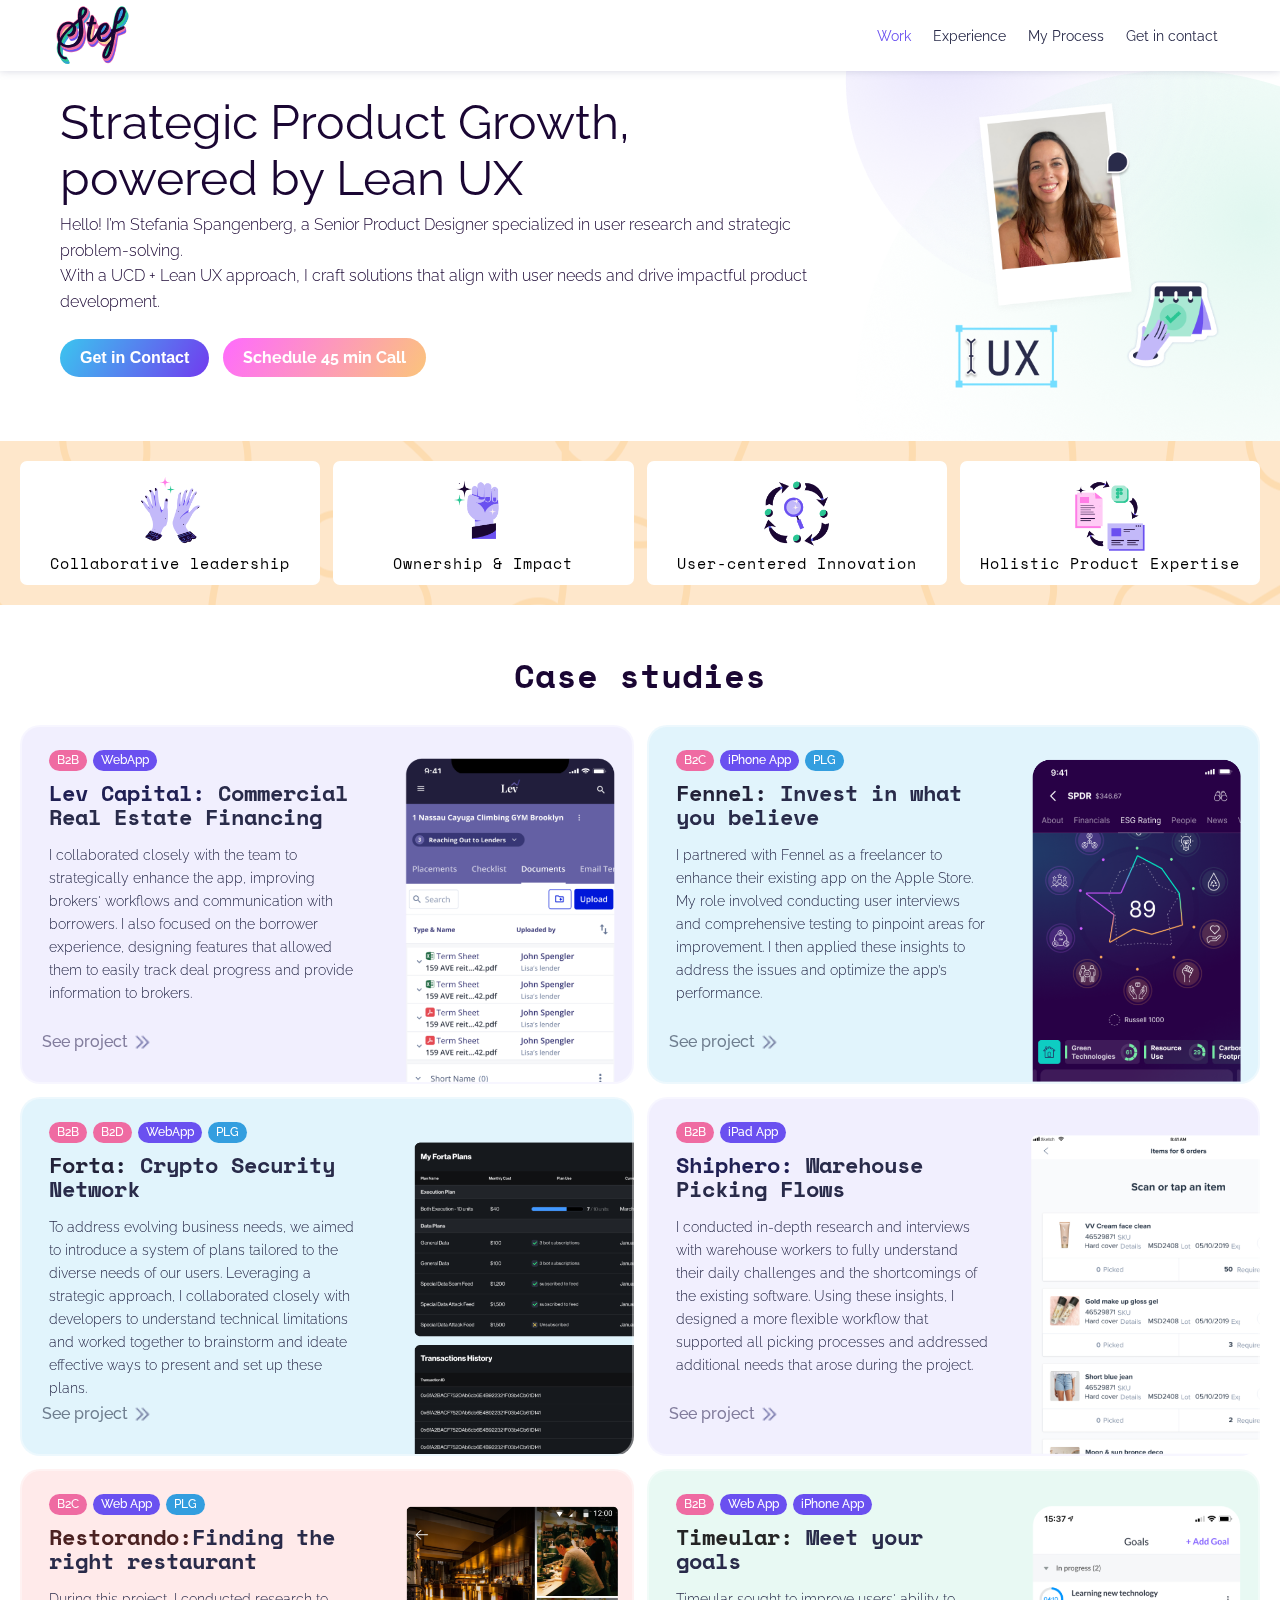
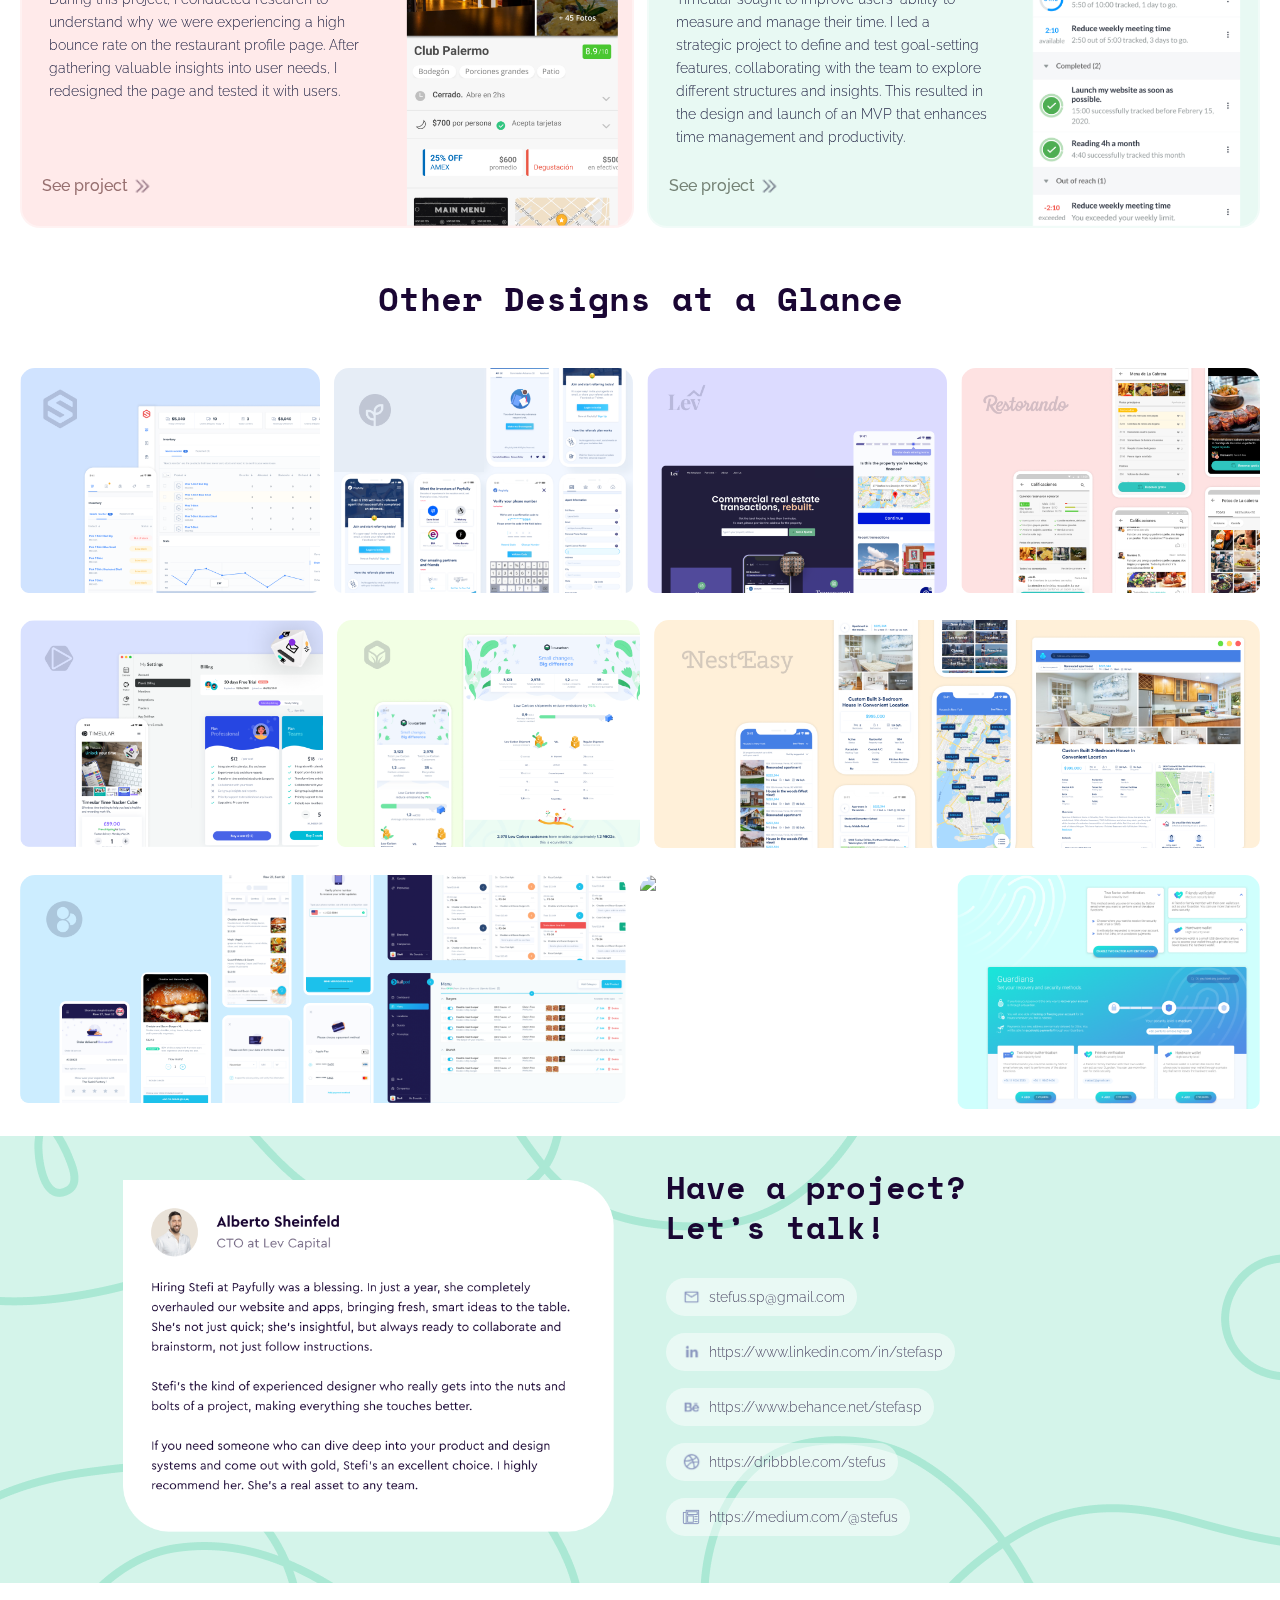
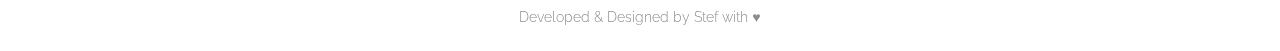
==== commit 6b37deba: "txt fix" ====
--- a/index.html
+++ b/index.html
@@ -220,7 +220,7 @@
       </div>
   </div>
 
-  <div class="section-title space-mono-bold">Other projects snapshots</div>
+  <div class="section-title space-mono-bold">Other Designs at a Glance</div>
   <div class="thumbnailList">
       <div class="list">
           <div class="img">
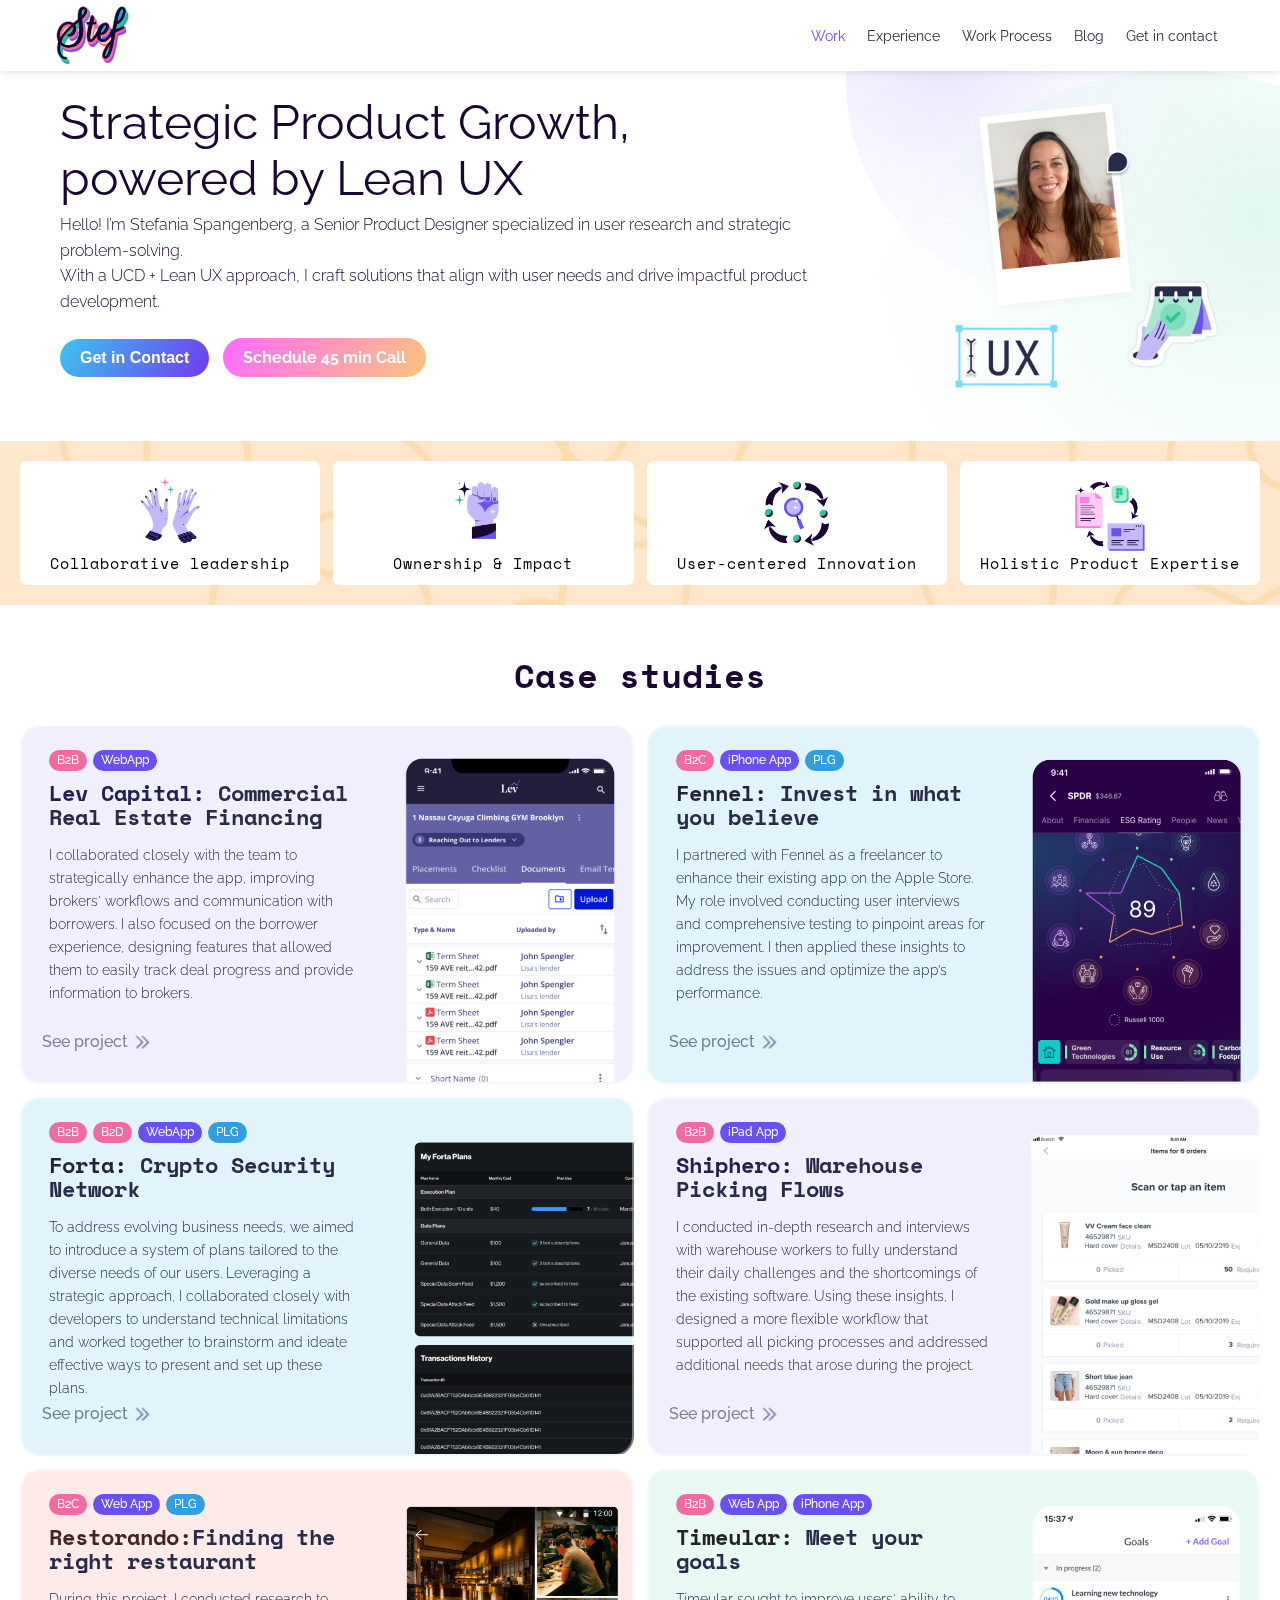
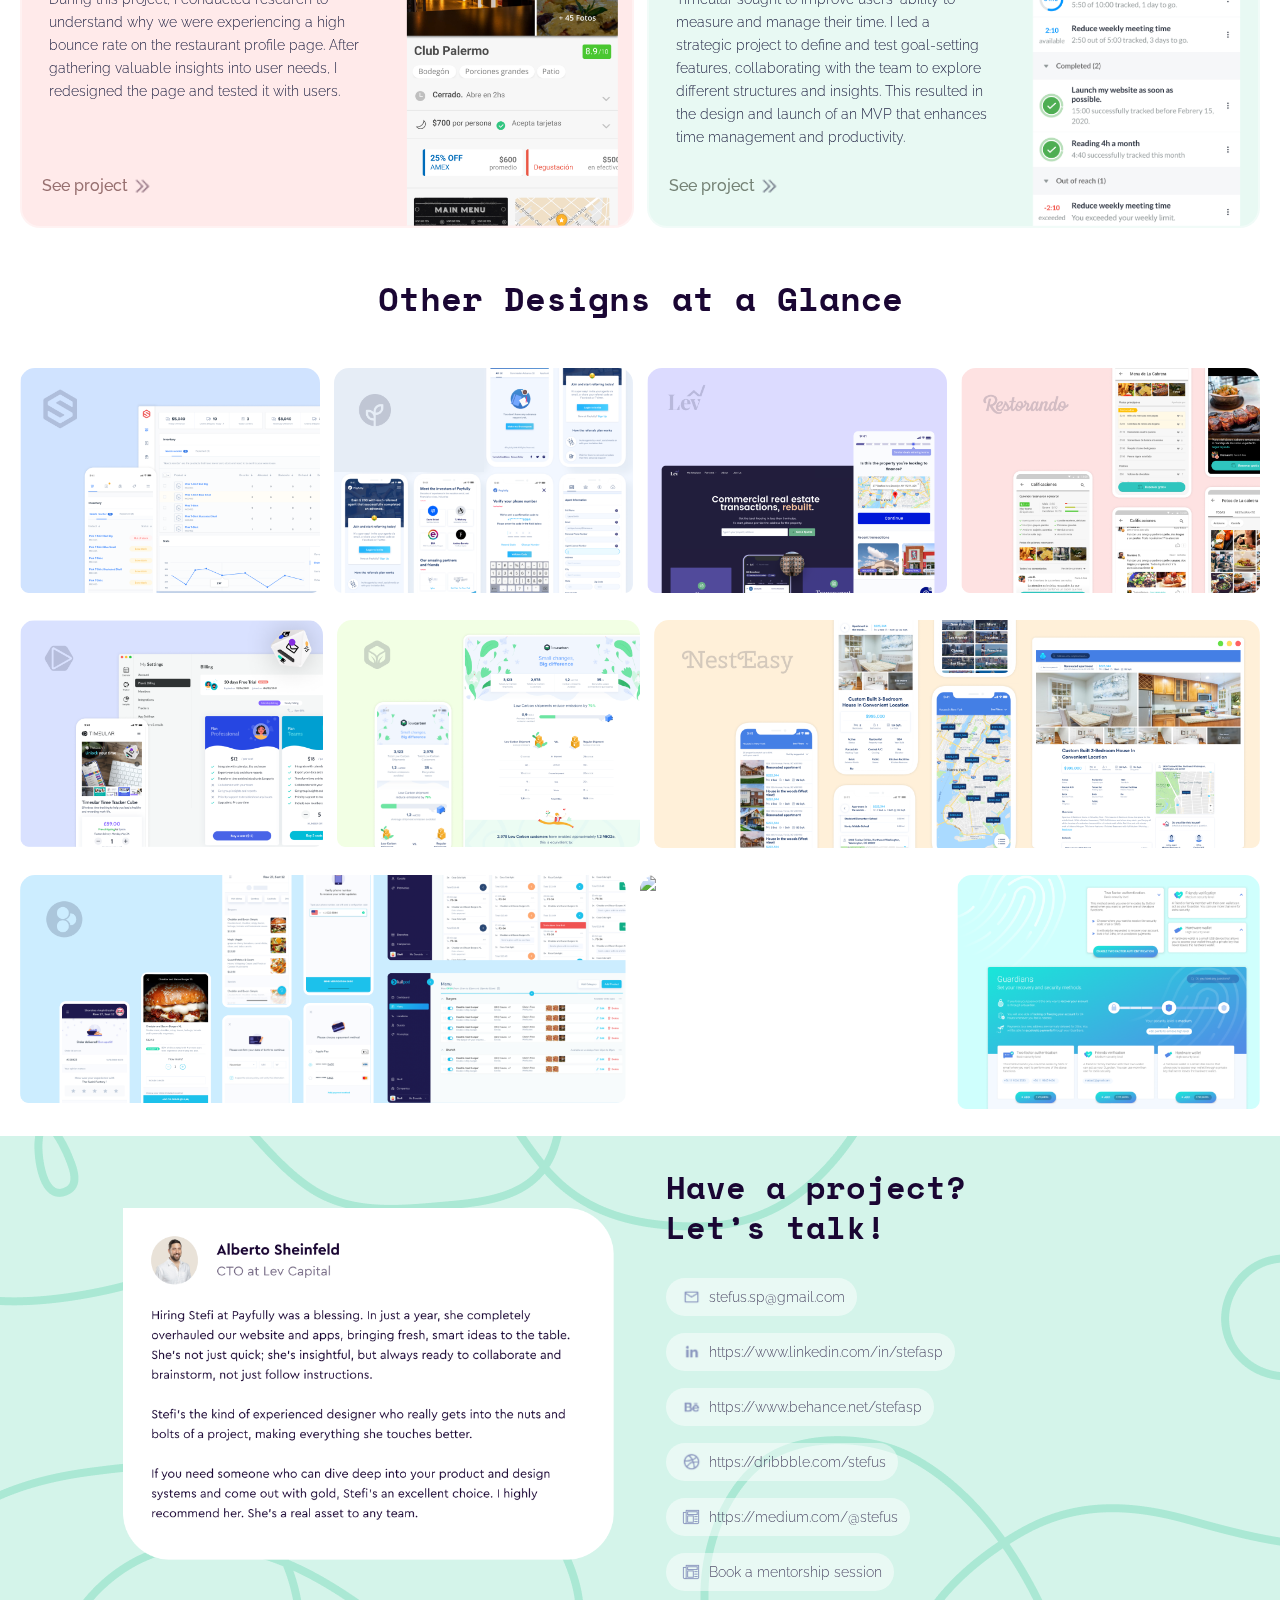
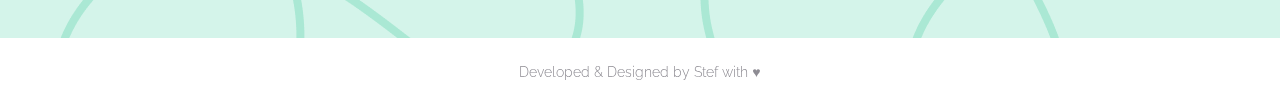
==== commit 5c27d754: "blog + other things" ====
--- a/index.html
+++ b/index.html
@@ -12,10 +12,14 @@
 
     <meta charset="UTF-8">
     <title>Stefania Spangenberg</title>
-    <meta property="og:title" content="Stefania Spangenberg" />
-    <meta property="og:description" content="Senior Product Designer - Strategic Product Growth" />
-    <meta property="og:image" content="URL_de_la_imagen_a_mostrar_en_la_vista_previa" />
+
+    <meta property="og:title" content="Stefania Spangenberg - Senior Product Designer | Remote Freelance & Full-Time Opportunities" />
+    <meta property="og:description" content="Experienced Senior Product Designer specializing in UX/UI, strategic product growth, and Lean UX methodologies. Available for freelance, part-time, and full-time remote opportunities. Saas, B2B, B2C. Design Sprint. Mentorships. " />
+    <meta property="og:image" content="https://www.stefspangenberg.com/img/UXUI-Cover.png" /> 
     <meta property="og:url" content="http://www.stefspangenberg.com/" />
+    <meta name="description" content="Senior Product Designer with 15+ years of experience. Available for remote freelance, part-time, and full-time roles. Specializing in product growth, UX/UI, and Lean UX. Design Sprint. Mentorships. Saas, B2B, B2C. Design Sprint. Mentorships. " />
+    <meta name="keywords" content="Senior Product Designer, UX/UI Designer, Freelance Product Designer, Remote Product Designer, Full-Time Product Designer, Part-Time Product Designer, Lean UX, Strategic Product Growth, UX Research, User-Centered Design, Remote Opportunities. Design Sprint. Mentorships. " />
+    <meta name="author" content="Stefania Spangenberg" />
 
     <link rel="stylesheet" href="stylesheet.css">
     <link rel="stylesheet" href="project-preview.css">
@@ -38,7 +42,8 @@
     <a href="#seeWork" class="selected">Work</a>
     <!--<a href="process.html" class="unselected">Process</a>-->
     <a href="https://www.linkedin.com/in/stefasp/" target="_blank" class="unselected">Experience</a>
-    <a href="https://www.figma.com/board/HEqcS1YaNo9bUEpG3ULXve/UCD-%2B-Lean-UX---Design-Process?node-id=0-1&t=eVCqlugkqRitTI3C-1" target="_blank" class="unselected">My Process</a>
+    <a href="https://www.figma.com/board/HEqcS1YaNo9bUEpG3ULXve/UCD-%2B-Lean-UX---Design-Process?node-id=0-1&t=eVCqlugkqRitTI3C-1" target="_blank" class="unselected">Work Process</a>
+    <a href="https://medium.com/@stefus" target="_blank" class="unselected">Blog</a>
     <a href="#getInContactBox" class="unselected" >Get in contact</a>
   </div>
 </div>
@@ -223,7 +228,7 @@
   <div class="section-title space-mono-bold">Other Designs at a Glance</div>
   <div class="thumbnailList">
       <div class="list">
-          <div class="img">
+          <div class="img clickable" onclick="window.open('https://www.behance.net/gallery/209290187/Shiphero-Fulfillment')" >
               <img src="img/projects/Thumbnail/shiphero.png" alt="warehouse fullfilment"/>
               <div class="description"><h3>ShipHero</h3>Web App to provide easy fulfillment to small merchants.</div>
           </div>
@@ -295,6 +300,9 @@
         <div class="item">
           <a href="https://medium.com/@stefus" target="_blank"><img src="img/Blog.png" alt="read articles"/>https://medium.com/@stefus</a>
         </div>
+        <div class="item">
+          <a href="https://adplist.org/mentors/stefania-spangenberg" target="_blank"><img src="img/Blog.png" alt="Get a mentorship session"/>Book a mentorship session</a>
+        </div>
       </div>
     </div>
   </div>
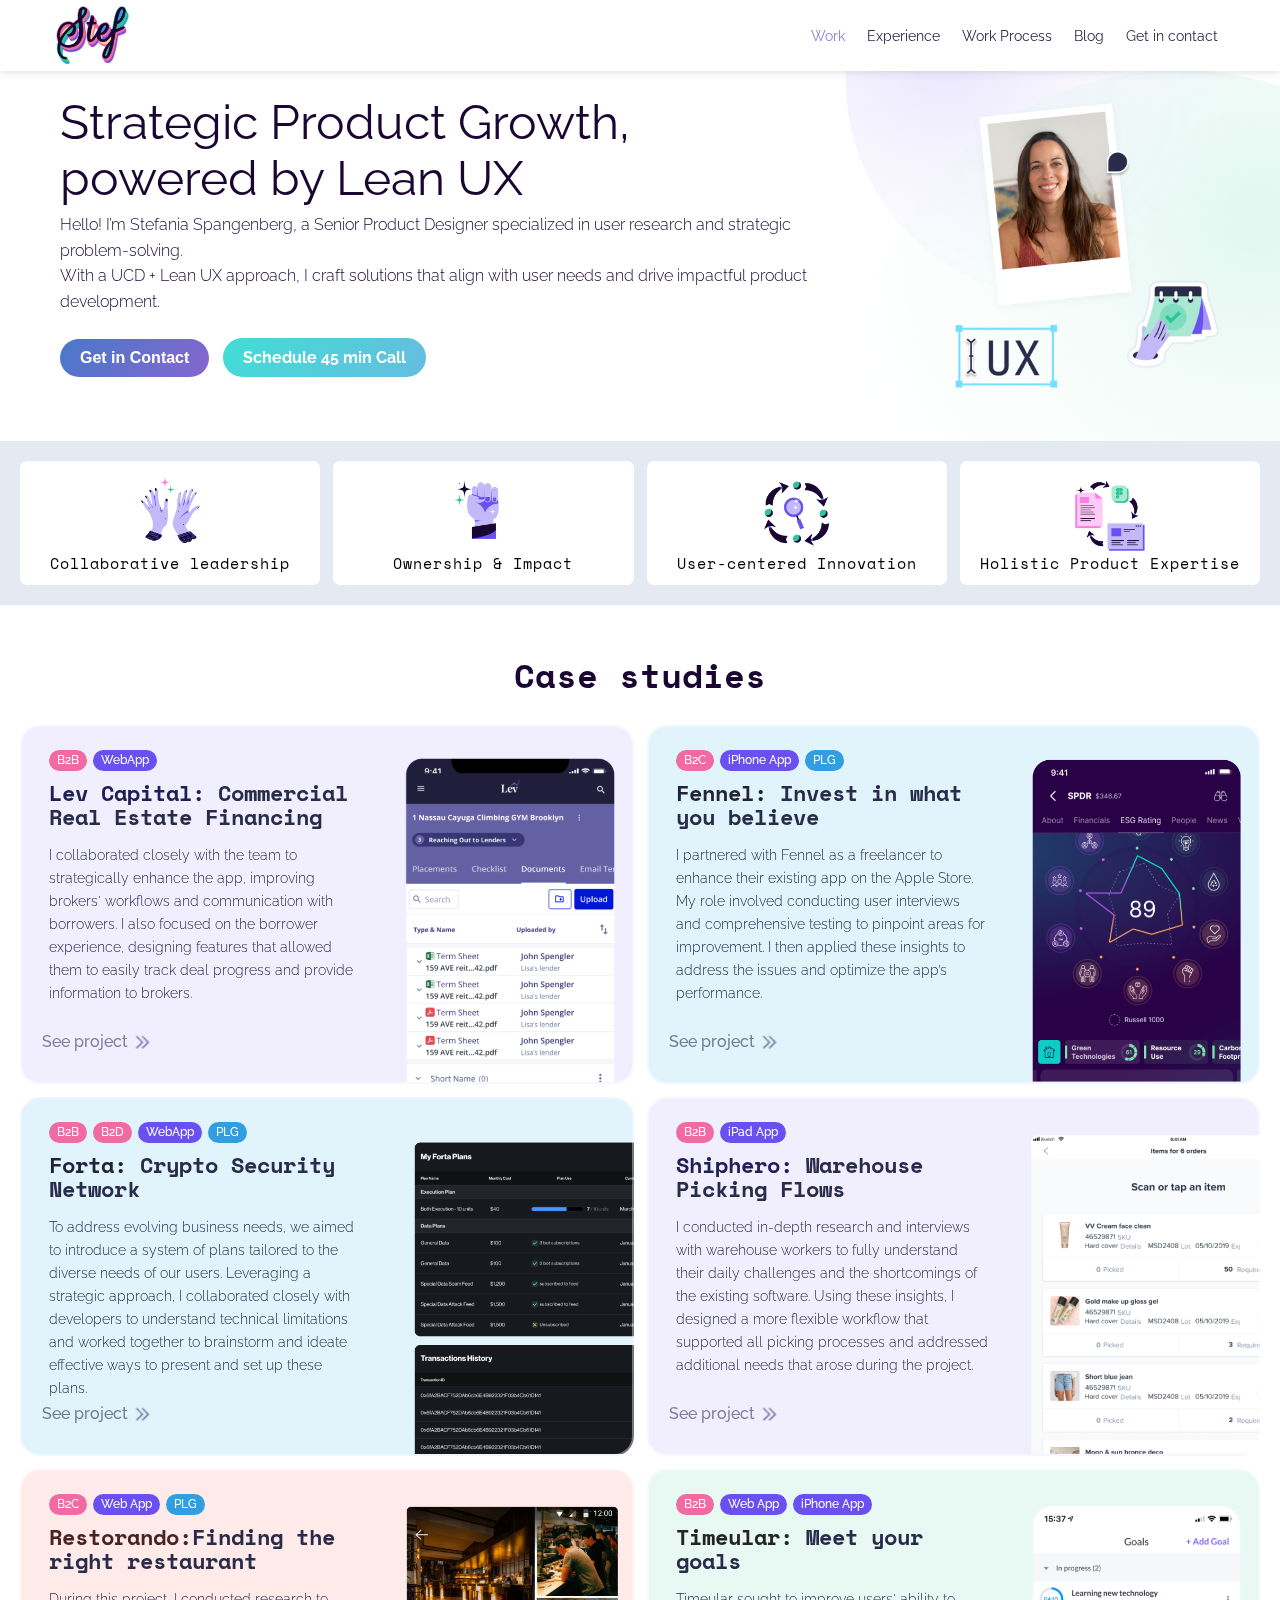
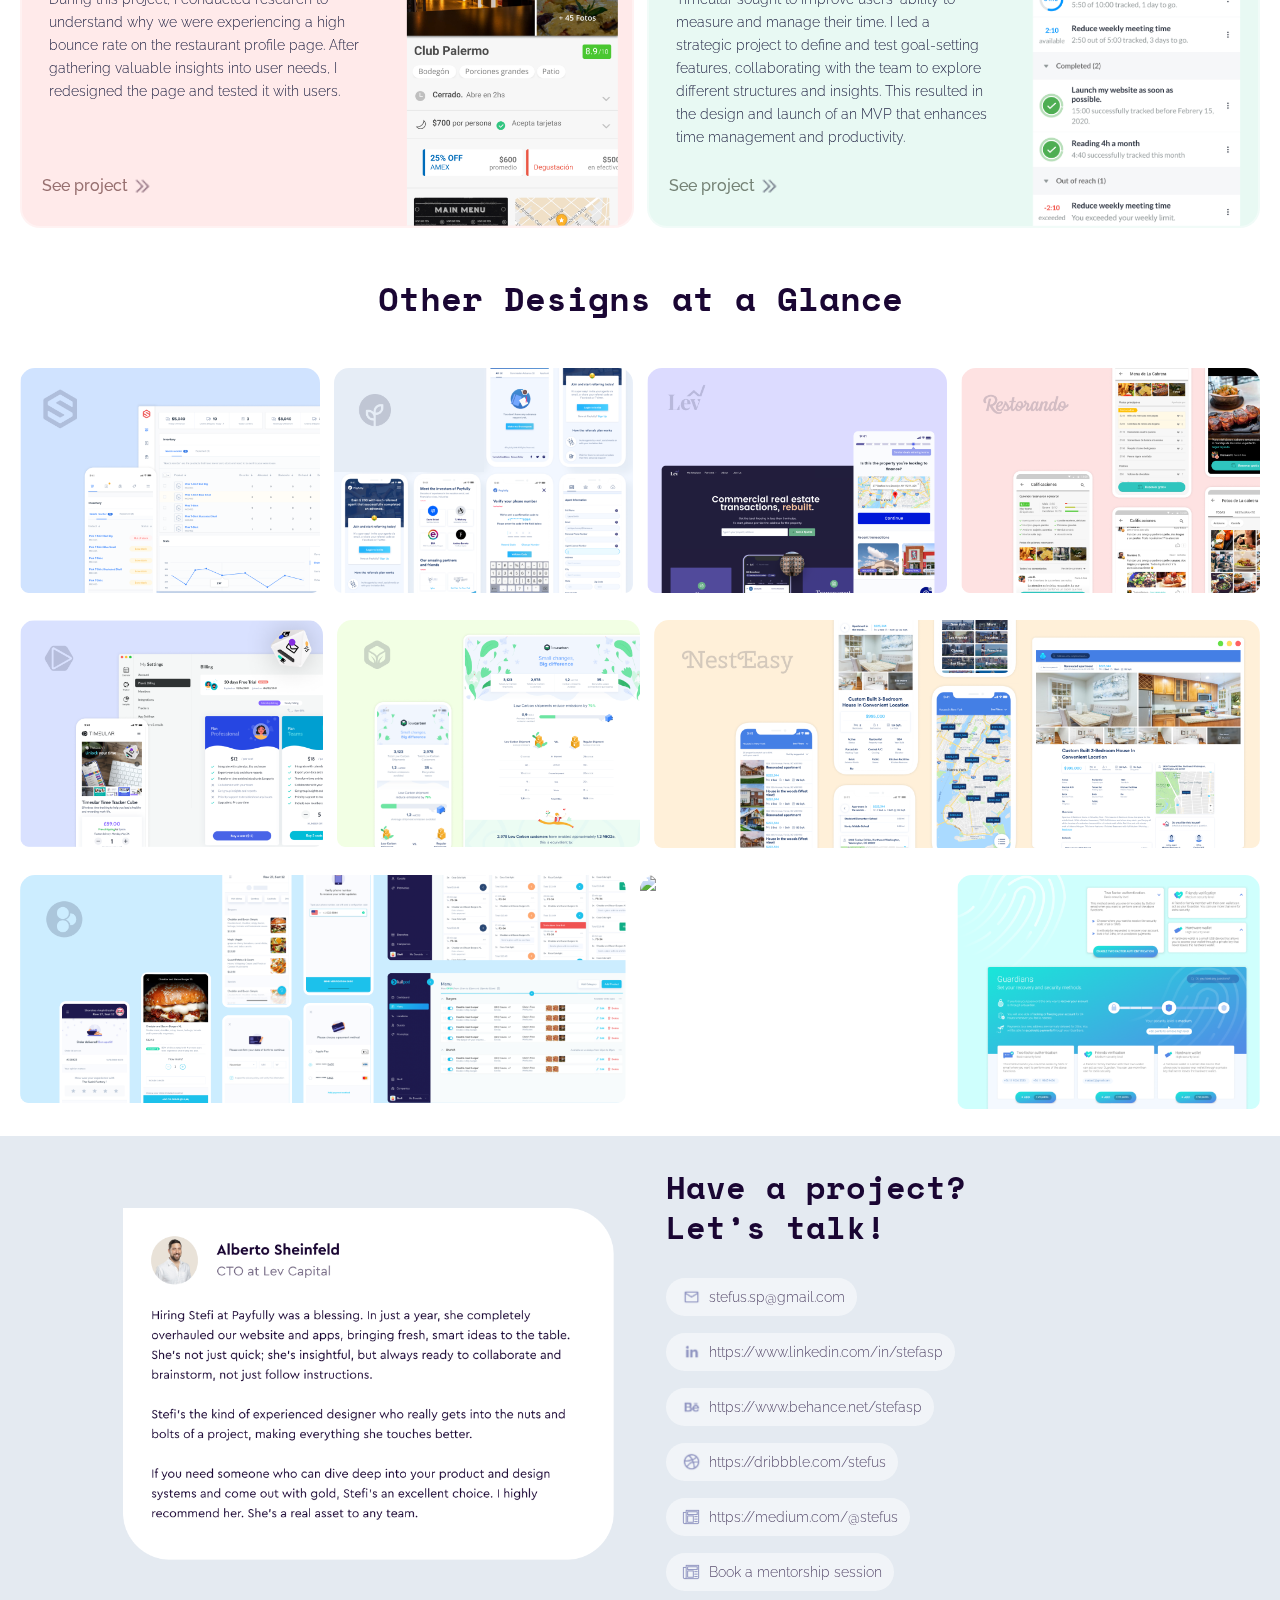
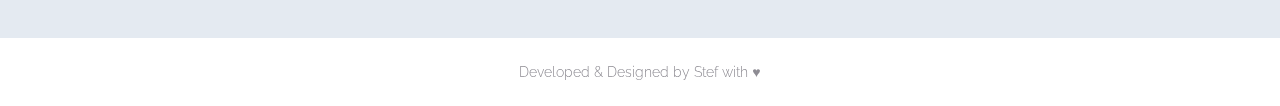
==== commit 3bdbb695: "styles" ====
--- a/index.html
+++ b/index.html
@@ -20,7 +20,6 @@
     <meta name="description" content="Senior Product Designer with 15+ years of experience. Available for remote freelance, part-time, and full-time roles. Specializing in product growth, UX/UI, and Lean UX. Design Sprint. Mentorships. Saas, B2B, B2C. Design Sprint. Mentorships. " />
     <meta name="keywords" content="Senior Product Designer, UX/UI Designer, Freelance Product Designer, Remote Product Designer, Full-Time Product Designer, Part-Time Product Designer, Lean UX, Strategic Product Growth, UX Research, User-Centered Design, Remote Opportunities. Design Sprint. Mentorships. " />
     <meta name="author" content="Stefania Spangenberg" />
-
     <link rel="stylesheet" href="stylesheet.css">
     <link rel="stylesheet" href="project-preview.css">
     <link rel="stylesheet" href="mobile-style.css">
--- a/stylesheet.css
+++ b/stylesheet.css
@@ -98,10 +98,10 @@
   text-align: center;
 }
 .button.primary{
-  background: linear-gradient(120deg, #3BC5EF, #713BEF);
+  background: linear-gradient(120deg, #4979c9, #8566ce);
 }
 .button.secondary{
-  background: linear-gradient(120deg, #FF6BFD, #FBC47B);
+  background: linear-gradient(120deg, #42ddd6, #65bde0);
 }
 .footer{
   font-size: 14px;
@@ -119,10 +119,10 @@
   margin: auto 0;
 }
 .menu-options .selected{
-  color: #6A50F0;
+  color: #8e80d1;
 }
 .menu-options a:hover{
-  color: #6A50F0;
+  color: #8e80d1;
 }
 .menu-options a {
   padding: 1%;
@@ -290,11 +290,8 @@
 }
 
 .about-me {
-  background-image: url(img/bgFeatures.png);
-  background-position: center center;
-  background-repeat: no-repeat;
-  background-size: auto;
-  width: 100%;
+  width: 100%;
+  background-color: #e4eaf1;
   padding: 20px 20px;
   display: table;
 }
@@ -386,7 +383,7 @@
   margin: auto 0;
   width: 100%;
   text-align: center;
-  background: url(img/bgContact.png);
+  background-color: #e4eaf1;
   display: flex;
   flex-wrap: nowrap; /* Ensure items stay in a single row */
   gap: 4%;
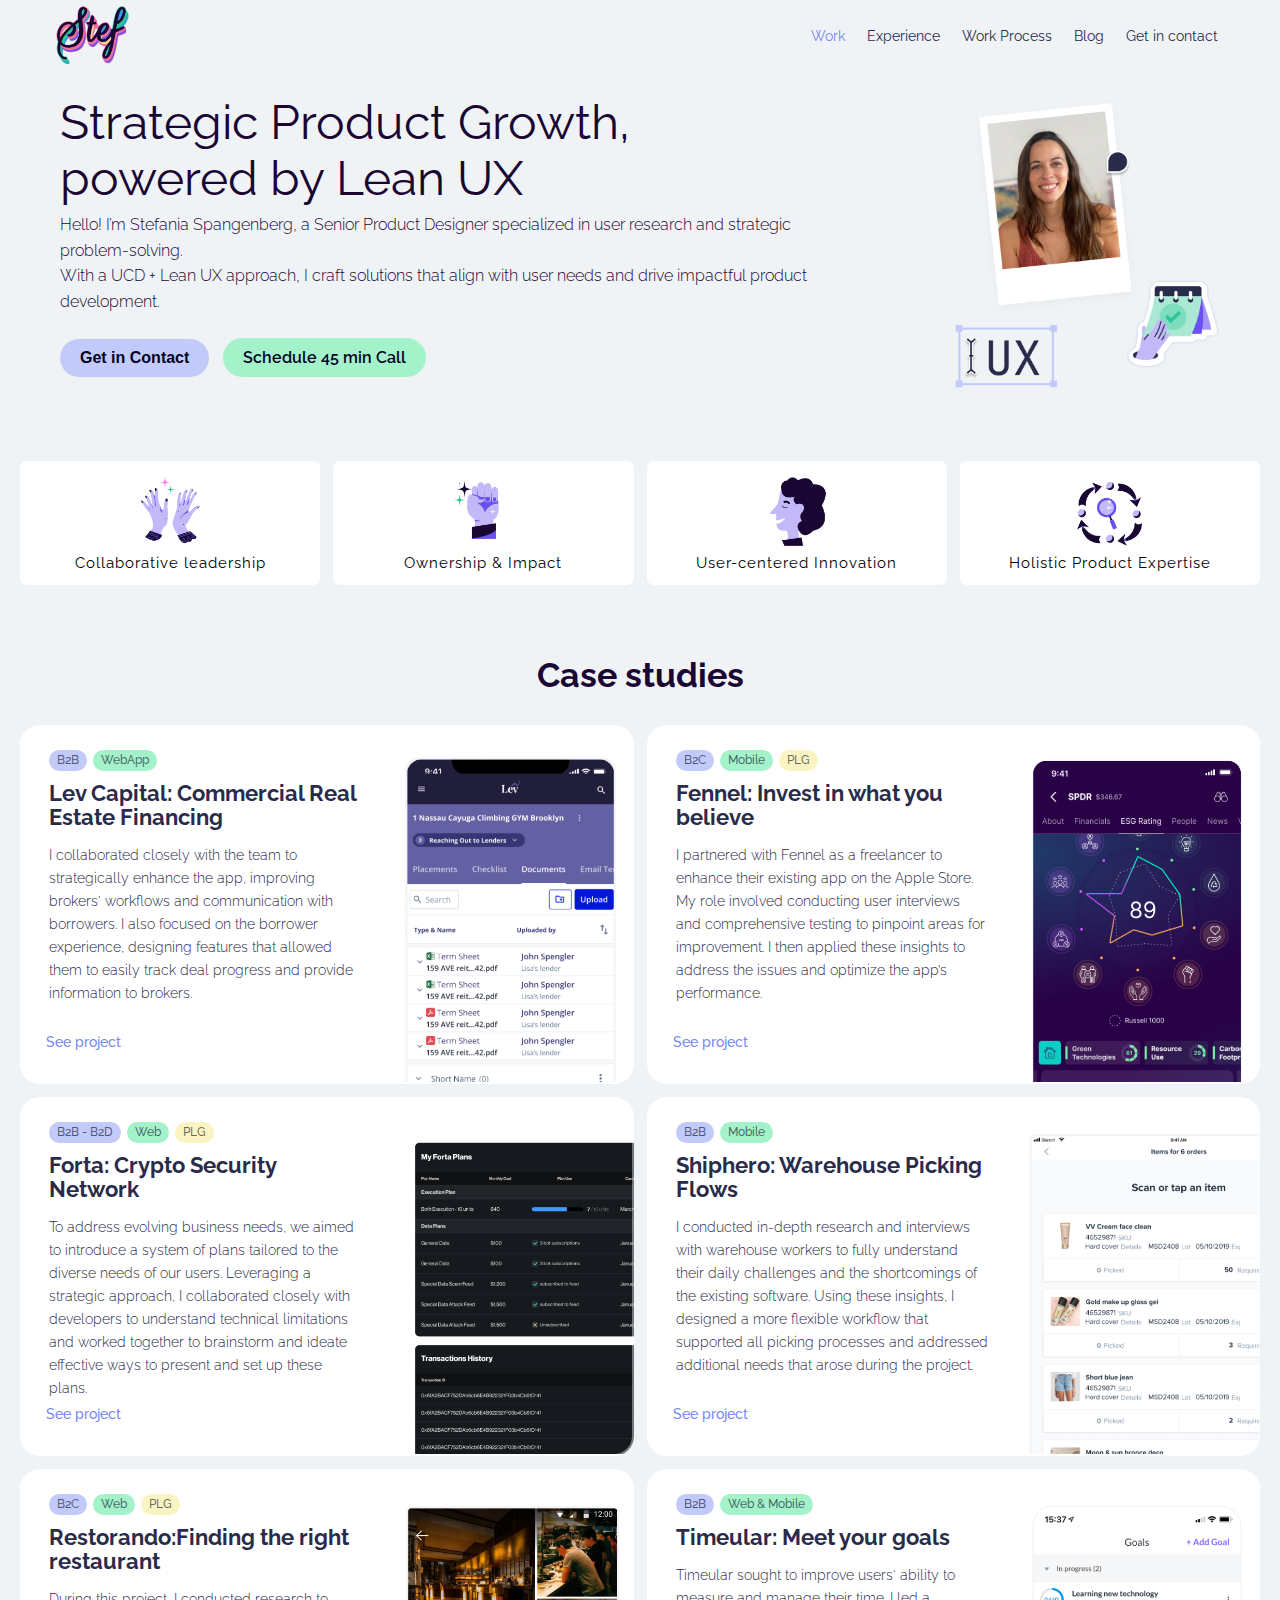
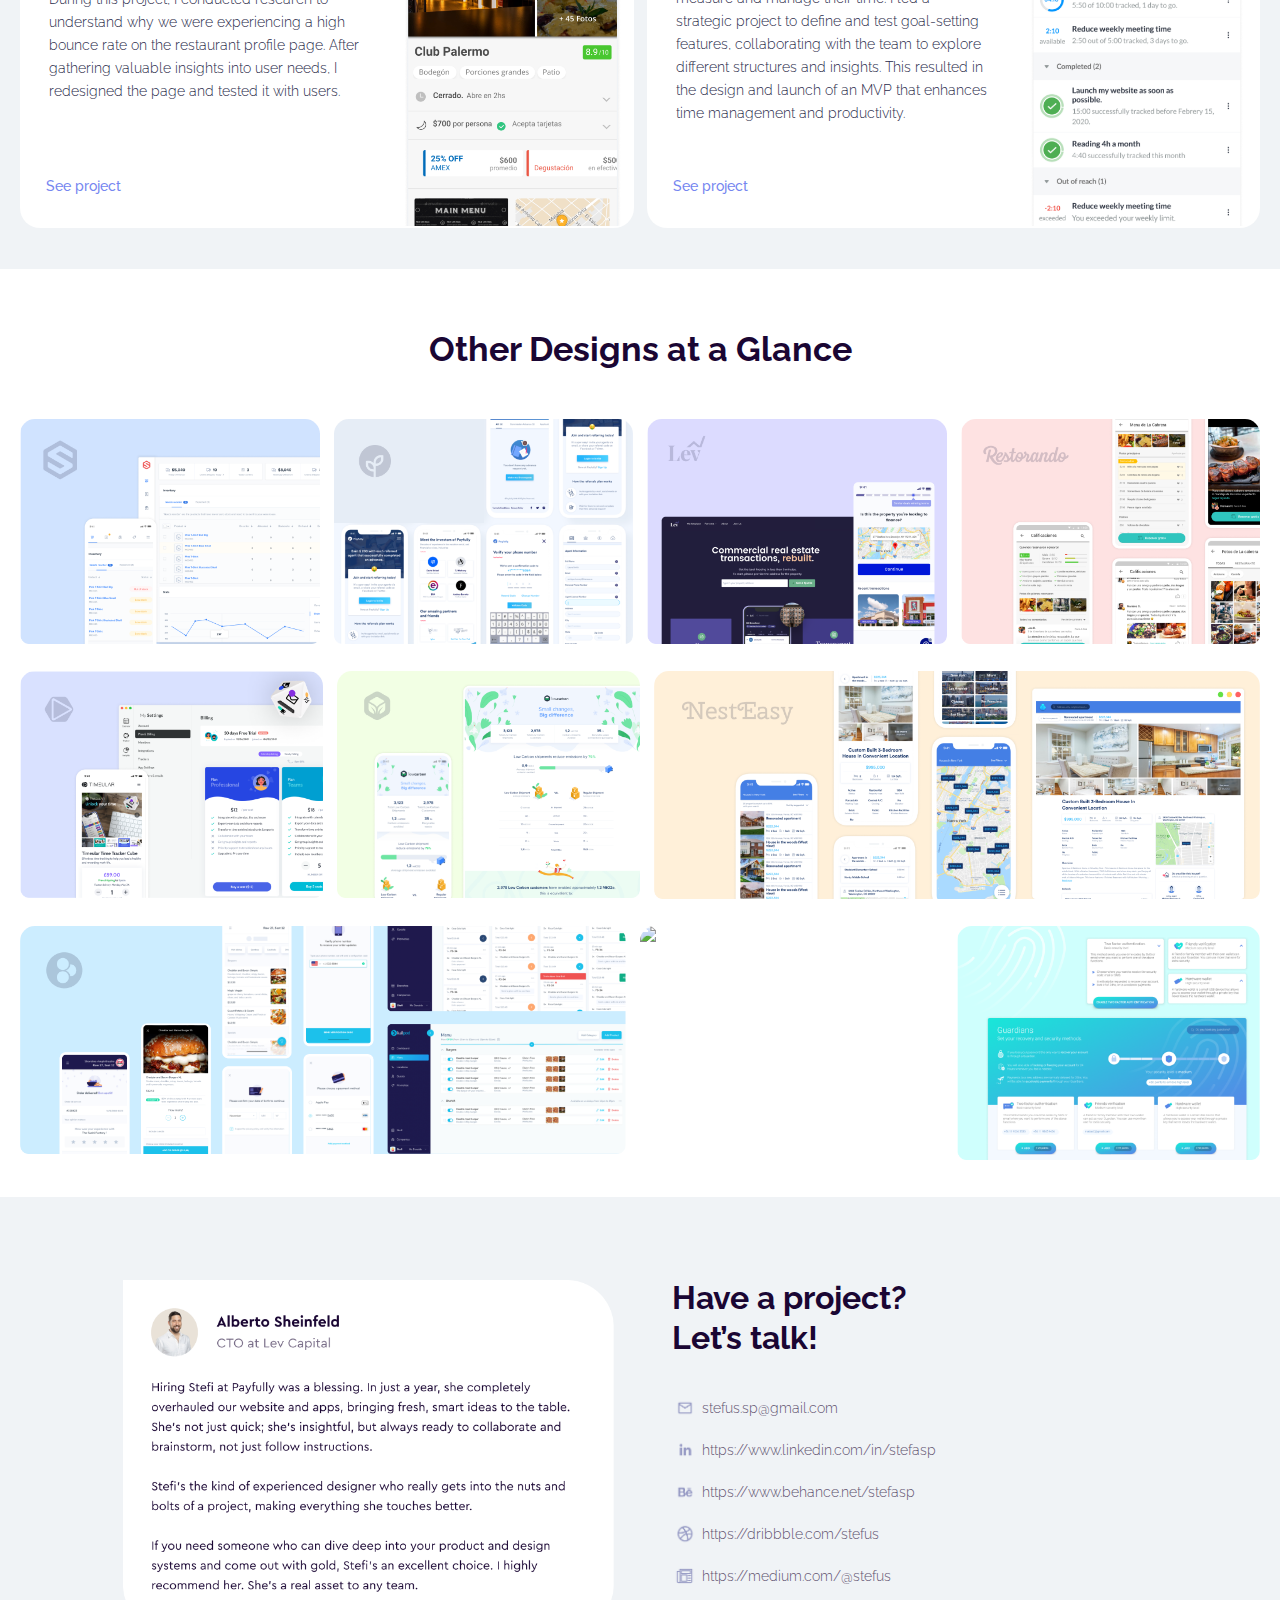
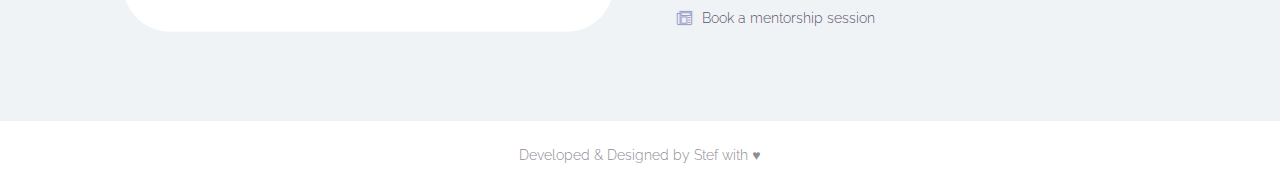
==== commit 8c1ef63c: "new style" ====
--- a/index.html
+++ b/index.html
@@ -133,7 +133,7 @@
           <div class="column">
             <div class="div-3">
               <div class="div-4">
-                <div class="projectTags"><div class="businessModel">B2C</div><div class="device">iPhone App</div><div class="other">PLG</div></div>
+                <div class="projectTags"><div class="businessModel">B2C</div><div class="device">Mobile</div><div class="other">PLG</div></div>
                 <div class="textContainer">
                   <div class="title space-mono-bold"><span class="highlight">Fennel:</span> Invest in what you believe </div>
                   <div class="description">
@@ -152,7 +152,7 @@
           <div class="column">
             <div class="div-3">
               <div class="div-4">
-                <div class="projectTags"><div class="businessModel">B2B</div><div class="businessModel">B2D</div><div class="device">WebApp</div><div class="other">PLG</div></div>
+                <div class="projectTags"><div class="businessModel">B2B - B2D</div><div class="device">Web</div><div class="other">PLG</div></div>
                 <div class="textContainer">
                   <div class="title space-mono-bold"><span class="highlight">Forta:</span> Crypto Security Network</div>
                   <div class="description">
@@ -171,7 +171,7 @@
           <div class="column">
             <div class="div-3">
               <div class="div-4">
-                <div class="projectTags"><div class="businessModel">B2B</div><div class="device">iPad App</div></div>
+                <div class="projectTags"><div class="businessModel">B2B</div><div class="device">Mobile</div></div>
                 <div class="textContainer">
                   <div class="title space-mono-bold"><span class="highlight">Shiphero:</span> Warehouse Picking Flows </div>
                   <div class="description">
@@ -190,7 +190,7 @@
           <div class="column">
             <div class="div-3">
               <div class="div-4">
-                <div class="projectTags"><div class="businessModel">B2C</div><div class="device">Web App</div><div class="other">PLG</div></div>
+                <div class="projectTags"><div class="businessModel">B2C</div><div class="device">Web</div><div class="other">PLG</div></div>
                 <div class="textContainer">
                   <div class="title space-mono-bold"><span class="highlight">Restorando:</span>Finding the right restaurant</div>
                   <div class="description">
@@ -209,7 +209,7 @@
           <div class="column">
             <div class="div-3">
               <div class="div-4">
-                <div class="projectTags"><div class="businessModel">B2B</div><div class="device">Web App</div><div class="device">iPhone App</div></div>
+                <div class="projectTags"><div class="businessModel">B2B</div><div class="device">Web & Mobile</div></div>
                 <div class="textContainer">
                   <div class="title space-mono-bold"><span class="highlight">Timeular:</span> Meet your goals </div>
                   <div class="description">
@@ -223,7 +223,8 @@
         </div>
       </div>
   </div>
-
+  
+  <div class="white-section">
   <div class="section-title space-mono-bold">Other Designs at a Glance</div>
   <div class="thumbnailList">
       <div class="list">
@@ -273,6 +274,7 @@
           </div>
       </div>
   </div>
+  </div>
 
   <div class="contactBox" id="getInContactBox">
     <div class="columnLeft">
--- a/stylesheet.css
+++ b/stylesheet.css
@@ -1,11 +1,9 @@
 .space-mono-regular {
-  font-family: "Space Mono", monospace;
   font-weight: 400;
   font-style: normal;
 }
 
 .space-mono-bold {
-  font-family: "Space Mono", monospace;
   font-weight: 700;
   font-style: normal;
 }
@@ -51,6 +49,10 @@
   padding-top:64px ;
   overflow-x: hidden;
   min-width: 363px;
+  background-color: #F0F3F6;
+}
+body a{
+  color: #7586F0;
 }
 .fixed-element {
     position: fixed;
@@ -69,8 +71,7 @@
   gap: 0;
   top: 0;
   padding: 0 4%;
-  background: #fff;
-  box-shadow: 0px 0px 8px #62669045;
+  background: #F0F3F6;
   position: fixed;
 }
 .header .img {
@@ -90,18 +91,20 @@
   border: none;
   font-size: 1rem;
   text-decoration: none;
-  color: #fff;
-  font-weight: bold;
+  color: #030426;
+  font-weight: 600;
   border-radius: 50px;
   display: inline-block;
   padding: 10px 20px;
   text-align: center;
 }
 .button.primary{
-  background: linear-gradient(120deg, #4979c9, #8566ce);
+  background: #C2CAFA;
+  font-weight: 600;
 }
 .button.secondary{
-  background: linear-gradient(120deg, #42ddd6, #65bde0);
+  background: #A3F2CA;
+  font-weight: 600;
 }
 .footer{
   font-size: 14px;
@@ -119,10 +122,10 @@
   margin: auto 0;
 }
 .menu-options .selected{
-  color: #8e80d1;
+  color: #7586F0;
 }
 .menu-options a:hover{
-  color: #8e80d1;
+  color: #7586F0;
 }
 .menu-options a {
   padding: 1%;
@@ -148,10 +151,6 @@
   padding: 30px 60px;
   width: 100%;
   text-align: left;
-  background-image: url(img/bgHeroBlueCircle.png), url(img/bgHeroPurpleCircle.png);
-  background-position: bottom right, top right;
-  background-repeat: no-repeat, no-repeat;
-  background-size: auto;
 }
 .hero .div-4 {
   gap: 20px;
@@ -291,7 +290,6 @@
 
 .about-me {
   width: 100%;
-  background-color: #e4eaf1;
   padding: 20px 20px;
   display: table;
 }
@@ -380,10 +378,10 @@
 }
 
 .contactBox{
-  margin: auto 0;
-  width: 100%;
-  text-align: center;
-  background-color: #e4eaf1;
+  margin: 50px 0;
+  width: 100%;
+  text-align: center;
+  background-color: #F0F3F6;
   display: flex;
   flex-wrap: nowrap; /* Ensure items stay in a single row */
   gap: 4%;
@@ -394,7 +392,7 @@
 .contactBox .title{
   font-size: 2rem;
   line-height: 2.5rem;
-  margin: 31px 0;
+  margin: 31px 0 31px 1%;
 }
 .contactBox .columnLeft{
   flex: 1;
@@ -412,7 +410,7 @@
 }
 .contactBox .reviewContainer img:hover{
   border-radius: 0 47px 47px 47px;
-  box-shadow: 0 0 25px #aae8d4
+  box-shadow: 0 0 25px #edeef6;
 }
 .contactBox .reviewContainer .tooltiptext {
   font-weight: 500;
@@ -444,7 +442,7 @@
 }
 .contactBox .item {
     display: flex;
-    margin: 17px 0;
+    margin: 4px 0;
     gap: 8px;
 }
 .contactBox .item .linkBox,
@@ -457,16 +455,16 @@
   box-sizing: border-box;
   flex-direction: row;
   align-items: center;
-  padding: 1% 2%;
+  padding: 1% 2% 1% 1%;
   gap: 5px;
   width: auto;
   height: 38px;
-  background: rgba(255, 255, 255, 0.7);
   border-radius: 45px;
 }
 .contactBox .item .linkBox:hover,
 .contactBox .item a:hover{
   opacity: 1;
+  background: rgba(255, 255, 255, 0.7);
 }
 .contactBox .item .linkBox img,
 .contactBox .item a img{
--- a/project-preview.css
+++ b/project-preview.css
@@ -4,9 +4,11 @@
   display: grid;
   width: auto;
   gap: 13px;
+  transition: transform 0.2s ease-in-out;
 }
 .primary-project:hover{
-  box-shadow: 0 0 8px #383a624f;
+  box-shadow: 0 0 8px #c3c5e04f;
+  /*transform: scale(1.01);  Ajusta el valor para cambiar la intensidad del efecto */
 }
 
 .primary-project {
@@ -21,6 +23,7 @@
   background-size: auto 97%;
   background-repeat: no-repeat;
   cursor: pointer;
+  background-color: #fff;
 }
 .primary-project .projectTags{
   display: flex;
@@ -34,39 +37,33 @@
     display: block;
     padding: 0px 8px;
     font-weight: 500;
-    color: #fff;
+    color: rgba(3, 5, 36, 0.6);
 }
 .primary-project .projectTags > div.device{
-  background: #6A50F0;
+  background: #A3F2CA;
 }
 .primary-project .projectTags > div.businessModel{
-  background: #EF6BA2;
+  background: #C2CAFA;
 }
 .primary-project .projectTags > div.other{
-  background: #339EDF;
+  background: #FAF4C2;
 }
 .primary-project.shiphero{
-  background-color: #c3b9f93b;
   background-image: url(img/projects/ShipHero.png);
 }
 .primary-project.forta{
-  background-color: #44bbef29;
   background-image: url(img/projects/Forta.png);
 }
 .primary-project.fennel{
-  background-color: #44bbef29;
   background-image: url(img/projects/Fennel.png);
 }
 .primary-project.lev{
-  background-color: #c3b9f93b;
   background-image: url(img/projects/Lev.png);
 }
 .primary-project.restorando{
-  background-color: #ff7c7c29;
   background-image: url(img/projects/Restorando.png);
 }
 .primary-project.timeular{
-  background-color: #2ac6941c;
   background-image: url(img/projects/Timeular.png);
 }
 .primary-project .div-2,
@@ -114,10 +111,7 @@
 .primary-project .title {
   font-size: 22px;
 }
-.primary-project .title .highlight{
-    color: rgb(41 41 41);
-    mix-blend-mode: color-burn;
-}
+
 .primary-project .description {
     margin-top: 15px;
     line-height: 23px;
@@ -126,18 +120,12 @@
 .primary-project .projectAction {
   text-decoration: none;
   font-weight: 500;
-  color: #6f6e6edb;
-  mix-blend-mode: color-burn;
   align-self: start;
   margin-top: 10px;
   gap: 4px;
-  font-size: 16px;
-  background-size: 20px;
-  background-image: url(img/ArrowDoble.png);
+  font-size: 14px;
   line-height: 79%;
-  background-repeat: no-repeat;
-  background-position: right center;
-  padding: 14px 24px 14px 0;
+  padding: 14px 14px 14px 4px;
   position: absolute;
   bottom: 20px;
   left: 20px;
@@ -149,7 +137,11 @@
   flex-direction: column;
   padding: 17px 11px 0;
 }
-
+.white-section{
+    margin-top: 41px;
+    background-color: #fff;
+    padding: 10px 0;
+}
 .thumbnailList .list{
   margin: 20px;
   display: flex;
